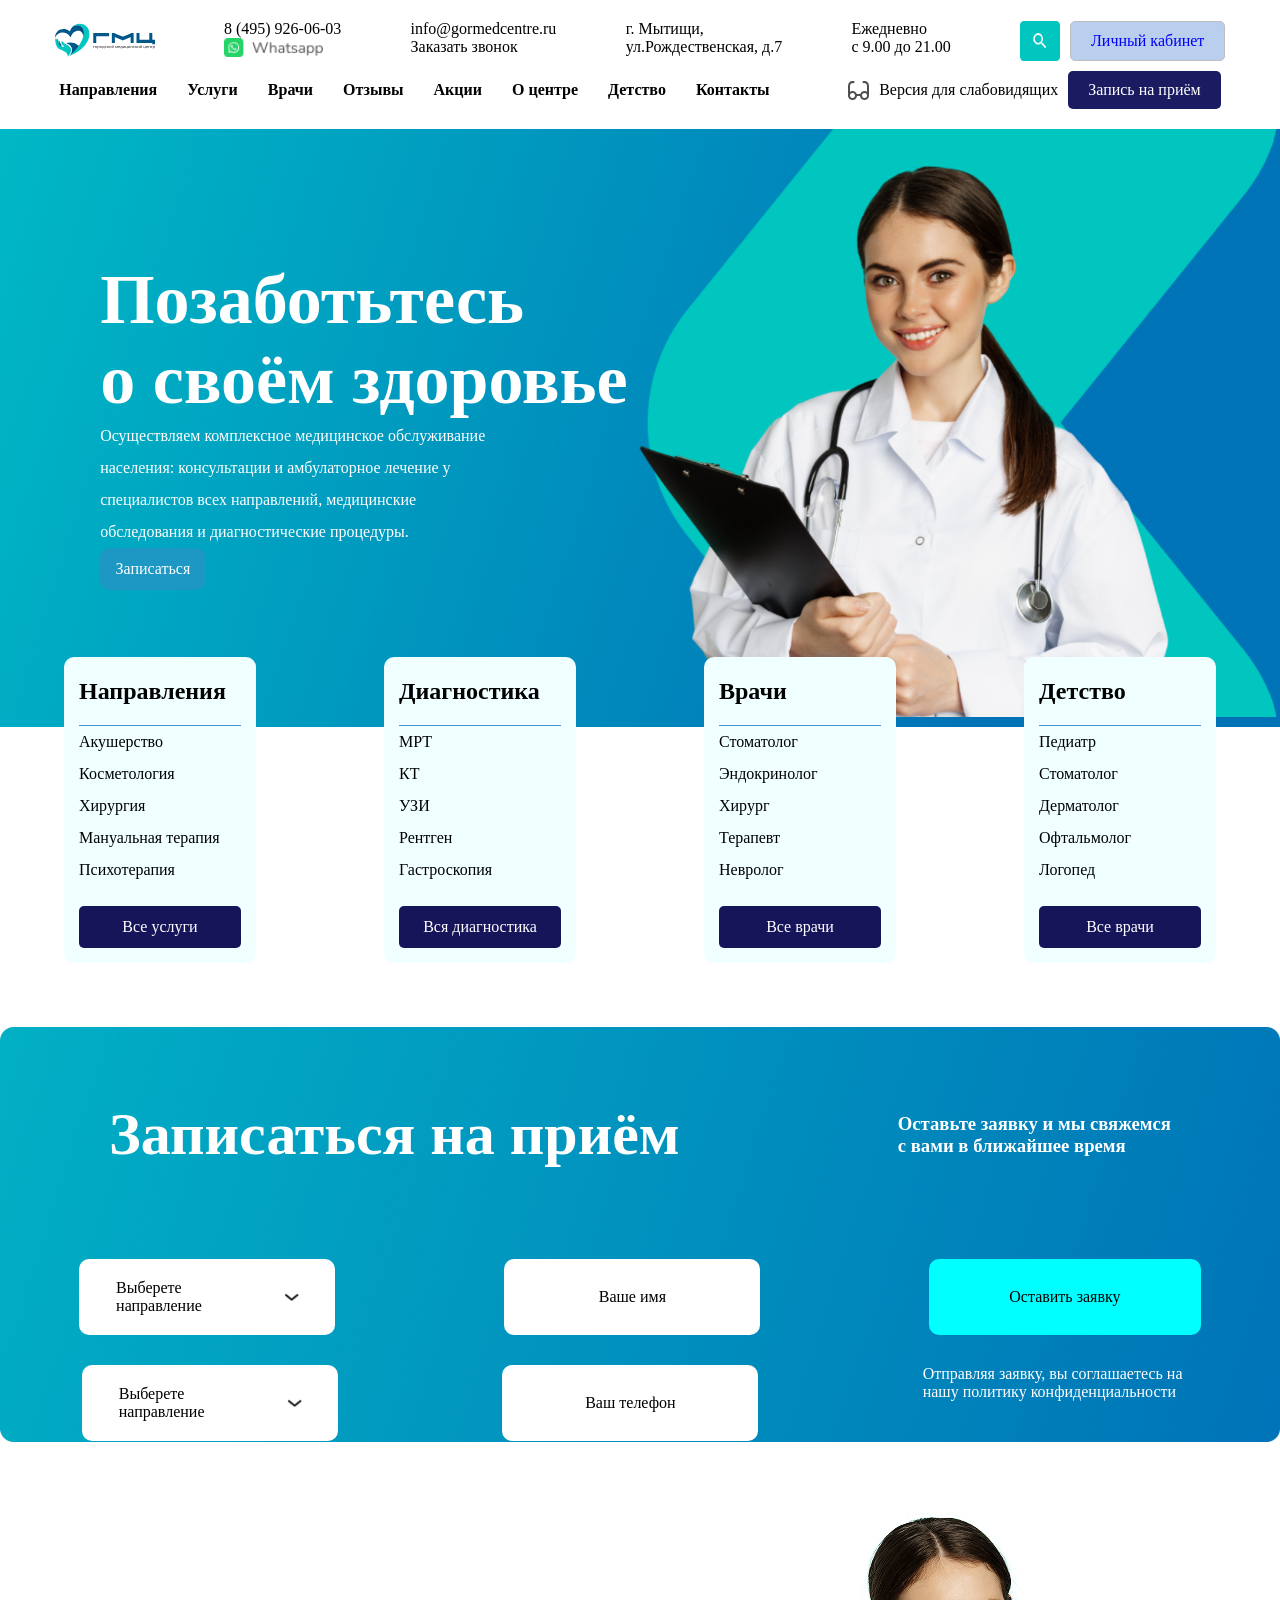
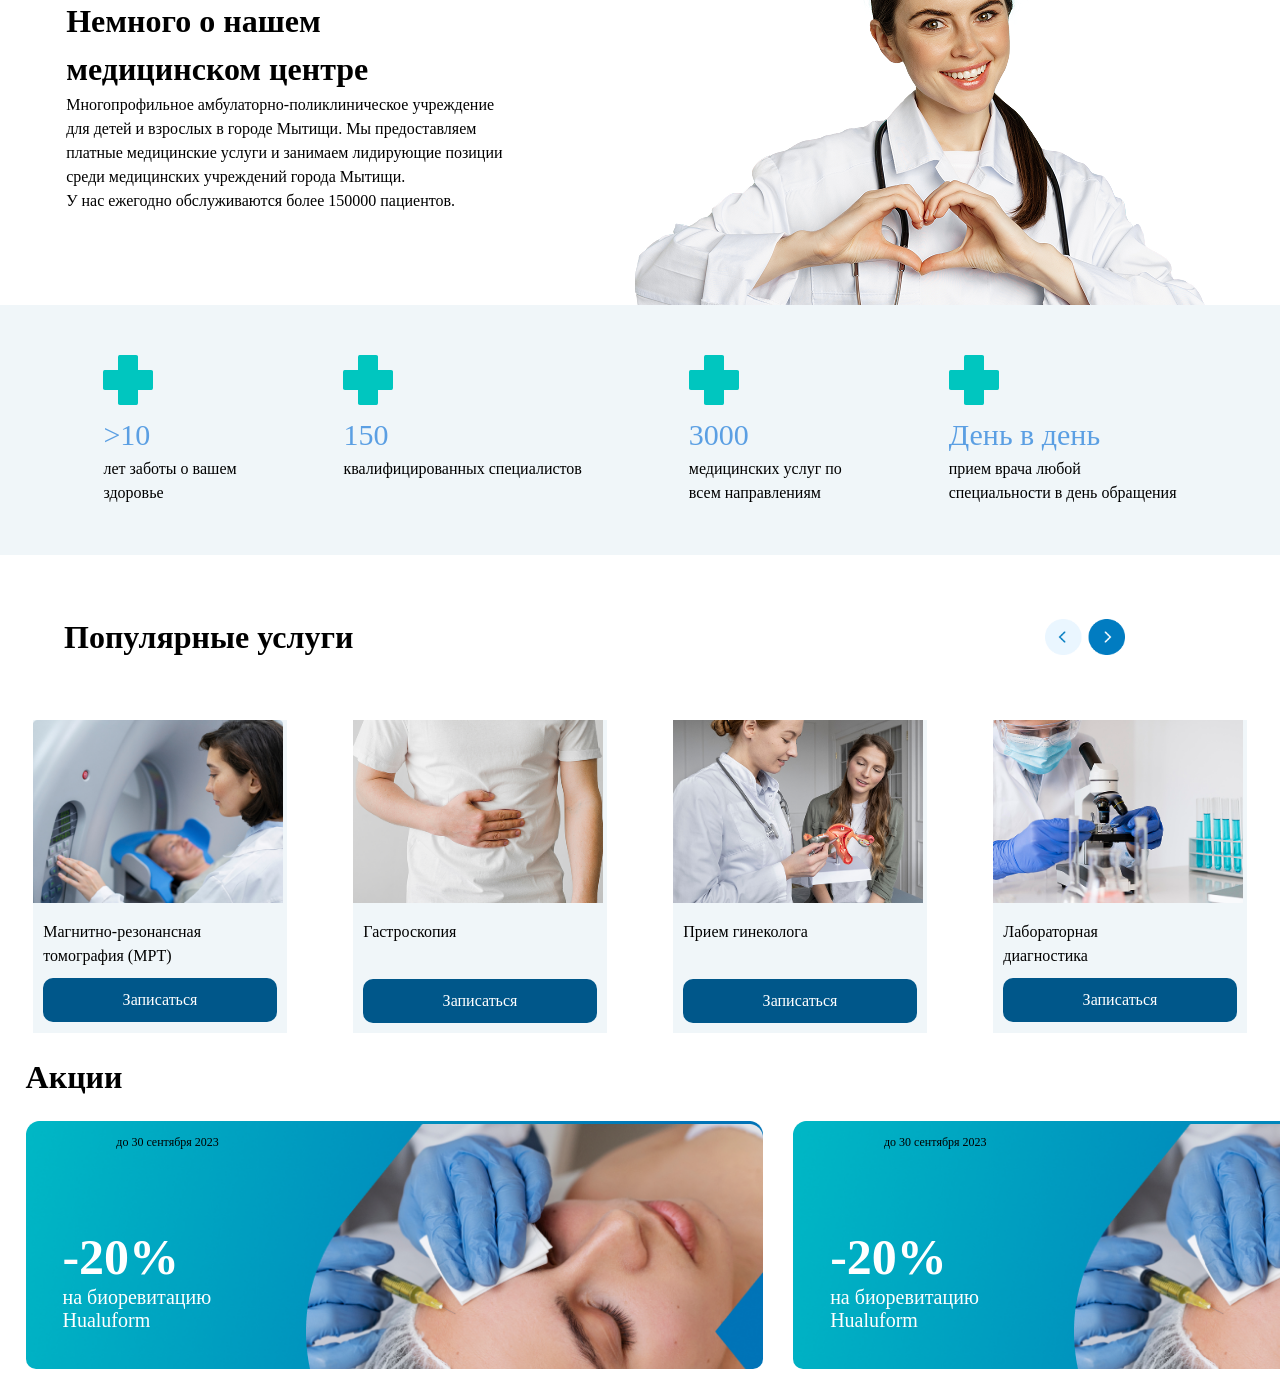
==== index.html @ 79004799 "box7 dob kadm" ====
<!DOCTYPE html>
<html lang="en">

<head>
    <meta charset="UTF-8">
    <meta name="viewport" content="width=device-width, initial-scale=1.0">
    <title>Document</title>
    <link rel="stylesheet" href="./style.css">
</head>

<body>

    <div class="box1">
        <div class="div1">
            <img src="./img/logo.svg" alt="" width="100px">
            <div>
                <p>8 (495) 926-06-03</p><img src="./img/Whatsapp.png" alt="" width="100px">
            </div>
            <div>
                <p>info@gormedcentre.ru</p>
                <p>Заказать звонок</p>
            </div>
            <div>
                <p>г. Мытищи, <br>
                    ул.Рождественская, д.7</p>
            </div>
            <div>
                <p>Ежедневно <br>
                    с 9.00 до 21.00</p>
            </div>
            <div class="d1">
                <img src="./img/search.png" alt="" width="40px" height="40px">
                <p class="p1">Личный кабинет</p>
            </div>
        </div>
        <div class="div2">
            <div class="dv2">
                <h4>Направления</h4>
                <h4>Услуги</h4>
                <h4>Врачи</h4>
                <h4>Отзывы</h4>
                <h4>Акции</h4>
                <h4>O центре</h4>
                <h4>Детство</h4>
                <h4>Контакты</h4>
            </div>
            <div class="dv3">
                <img src="./img/icon.png" alt="">
                <p>Версия для слабовидящих</p>
                <p class="p2">Запись на приём</p>
            </div>
        </div>
    </div>
    <div class="div">
        <img src="./img/bg.png" alt="" width="100%">
    </div>
    <div class="box2">
        <div class="div3">
            <h1>Позаботьтесь <br> о своём здоровье</h1>
            <p>Осуществляем комплексное медицинское обслуживание <br> населения: консультации и амбулаторное лечение у
                <br>
                специалистов всех направлений, медицинские <br> обследования и диагностические процедуры.
            </p>
            <p class="p3">Записаться</p>
        </div>
        <div class="div4">
            <img src="./img/image.png" alt="" width="640px">
        </div>
    </div>

    <div class="box3">
        <div class="b1">
            <h2 class="h2">Направления</h2>
            <p>Акушерство</p>
            <p>Косметология</p>
            <p>Хирургия</p>
            <p>Мануальная терапия</p>
            <p>Психотерапия</p>
            <div>
                <p class="p4">Все услуги</p>
            </div>
        </div>

        <div class="b1">
            <h2 class="h2">Диагностика</h2>
            <p>МРТ</p>
            <p>КТ</p>
            <p>УЗИ</p>
            <p>Рентген</p>
            <p>Гастроскопия</p>
            <div>
                <p class="p4">Вся диагностика</p>
            </div>
        </div>

        <div class="b1">
            <h2 class="h2">Врачи</h2>
            <p>Стоматолог</p>
            <p>Эндокринолог</p>
            <p>Хирург</p>
            <p>Терапевт</p>
            <p>Невролог</p>
            <div>
                <p class="p4">Все врачи</p>
            </div>
        </div>

        <div class="b1">
            <h2 class="h2">Детство</h2>
            <p>Педиатр</p>
            <p>Стоматолог</p>
            <p>Дерматолог</p>
            <p>Офтальмолог</p>
            <p>Логопед</p>
            <div>
                <p class="p4">Все врачи</p>
            </div>
        </div>
    </div>

    <img src="./img/Rectangle 306.png" alt="" width="100%">

    <div class="box4">
        <div class="b2">
            <h1 style="font-size: 60px;">Записаться на приём</h1>
            <h3>Оставьте заявку и мы свяжемся <br> с вами в ближайшее время</h3>
        </div>
        <div class="div5">
            <div class="b3">
                <p>Выберете направление</p>
                <img src="./img/image copy.png" alt="" width="15px">
            </div>

            <div class="b3">
                <p>Ваше имя</p>
            </div>
            <div class="b5">
                <p>Оставить заявку</p>
            </div>

        </div>

        <div class="div6">
            <div class="b3">
                <p>Выберете направление</p>
                <img src="./img/image copy.png" alt="" width="15px">
            </div>
            <div class="b3">
                <p>Ваш телефон</p>
            </div>

            <div class="b6">
                <p style="color: white;">Отправляя заявку, вы соглашаетесь на нашу политику конфиденциальности</p>
            </div>
        </div>
    </div>

    <div class="box5">
        <div class="div7">
            <div class="b7">
                <h1>Немного о нашем <br> медицинском центре</h1>
                <p>Многопрофильное амбулаторно-поликлиническое учреждение <br> для детей и взрослых в городе Мытищи.
                    Мы предоставляем <br> платные медицинские услуги и занимаем лидирующие позиции <br> среди
                    медицинских
                    учреждений города Мытищи. <br> У нас ежегодно обслуживаются более 150000 пациентов.</p>
            </div>
            <img src="./img/image (3).png" alt="">
        </div>

        <div class="div8">
            <div class="b8">
                <img src="./img/cross.png" alt="">
                <p style="font-size: 30px; color: rgb(91, 159, 227);">>10</p>
                <p>лет заботы о вашем <br> здоровье</p>
            </div>

            <div class="b8">
                <img src="./img/cross.png" alt="">
                <p style="font-size: 30px; color: rgb(91, 159, 227);">150</p>
                <p>квалифицированных специалистов</p>
            </div>

            <div class="b8">
                <img src="./img/cross.png" alt="">
                <p style="font-size: 30px; color: rgb(91, 159, 227);">3000</p>
                <p>медицинских услуг по <br> всем направлениям</p>
            </div>

            <div class="b8">
                <img src="./img/cross.png" alt="">
                <p style="font-size: 30px; color: rgb(91, 159, 227);">День в день</p>
                <p>прием врача любой <br> специальности в день обращения</p>
            </div>
        </div>
    </div>

    <div class="box6">
        <div class="di1">
            <h1>Популярные услуги</h1>
            <img src="./img/Slider Buttons.png" alt="" width="80px">
        </div>

        <div class="di">

            <div class="di2">
                <img src="./img/image (4).png" alt="" width="250px">
                <p>Магнитно-резонансная <br> томография (МРТ)</p>
                <p class="p5">Записаться</p>
            </div>

            <div class="di2">
                <img src="./img/close-up-patient-with-stomachache 1.png" alt="" width="250px">
                <p>Гастроскопия</p>
                <p class="p5 p">Записаться</p>
            </div>

            <div class="di2">
                <img src="./img/medium-shot-doctor-explaining-anatomic-model 1.png" alt="" width="250px">
                <p>Прием гинеколога</p>
                <p class="p5 p">Записаться</p>
            </div>

            <div class="di2">
                <img src="./img/woman-working-laborator 1.png" alt="" width="250px">
                <p>Лабораторная <br> диагностика</p>
                <p class="p5">Записаться</p>
            </div>
        </div>
    </div>

    <div class="box7">
        <h1 class="n0">Акции</h1>
        <div class="n8">
            <div class="n1">
                <img class="n2" src="./img/bg (1).png" alt="">
                <img class="n3" src="./img/image (6).png" alt="">
                <div class="n4">
                    <p class="n5">до 30 сентября 2023</p>
                    <h1 class="n6">-20%</h1>
                    <p class="n7">на биоревитацию<br>Hualuform</p>
                </div>
            </div>

            <div class="n1">
                <img class="n2" src="./img/bg (1).png" alt="">
                <img class="n3" src="./img/image (6).png" alt="">
                <div class="n4">
                    <p class="n5">до 30 сентября 2023</p>
                    <h1 class="n6">-20%</h1>
                    <p class="n7">на биоревитацию<br>Hualuform</p>
                </div>
            </div>
        </div>
    </div>
</body>

</html>
---- style.css ----
* {
    margin: 0;
}

.box1 {
    padding: 20px;
}

.div1 {
    display: flex;
    justify-content: space-around;
}

.d1 {
    display: flex;
    justify-content: space-around;
    align-items: center;
    gap: 10px;
}

.p1 {
    padding: 10px 20px;
    border: 1px solid rgb(190, 190, 190);
    background-color: rgb(186, 206, 237);
    border-radius: 5px;
    color: blue;
}

.div2 {
    display: flex;
    justify-content: space-around;
    margin-top: 10px;
}

.dv2 {
    display: flex;
    align-items: center;
    gap: 30px;
}

.dv3 {
    display: flex;
    align-items: center;
    gap: 10px;
}

.p2 {
    padding: 10px 20px;
    background-color: rgb(27, 27, 97);
    color: white;
    border-radius: 5px;
}

.im {
    margin-left: 50%;
    margin-top: -50%;
}

.box2 {
    display: flex;
    justify-content: space-around;
    align-items: center;
    margin-top: -47%;
    margin-left: 7.5%;
}

.div3 h1 {
    font-size: 70px;
    color: white;
}

.div3 p {
    color: white;
    line-height: 2;
}

.p3 {
    padding: 5px 15px;
    background-color: rgb(29, 151, 196);
    color: white;
    text-align: center;
    width: 20%;
    border-radius: 10px;
}

.b1 {
    background-color: azure;
    line-height: 2;
    width: 15%;
    border-radius: 10px;
    padding: 10px 15px 15px;
}

.h2 {
    border-bottom: 1px solid rgb(72, 140, 212);
    padding-bottom: 10px;
}

.p4 {
    background-color: rgb(23, 21, 90);
    color: white;
    text-align: center;
    border-radius: 5px;
    padding: 5px 15px;
    margin-top: 20px;
}

.box3 {
    display: flex;
    justify-content: space-around;
    margin-top: -5%;
    margin-bottom: 5%;
}

.b2 {
    display: flex;
    justify-content: space-around;
    align-items: center;
    margin-bottom: 7%;
    color: white;
}

.b3 {
    padding: 20px 40px;
    background-color: white;
    width: 20%;
    display: flex;
    justify-content: center;
    gap: 82px;
    align-items: center;
    border-radius: 10px;
}

.div5 {
    display: flex;
    justify-content: space-around;
    gap: 10px;
}

.b5 {
    padding: 15px 80px;
    display: flex;
    justify-content: center;
    align-items: center;
    border-radius: 10px;
    text-align: center;
    background-color: aqua;
}

.div6 {
    display: flex;
    justify-content: space-around;
    margin-top: 30px;
}

.b6 {
    width: 21.5%;
}

.box4 {
    margin-top: -27%;
}

.box5 {
    margin-top: 5%;
}

.div7 {
    display: flex;
    justify-content: space-around;
    align-items: center;
    line-height: 1.5;
}

.div8 {
    background-color: rgb(240, 246, 249);
    display: flex;
    justify-content: space-around;
    padding: 50px;
    line-height: 1.5;
}

.di1 {
    display: flex;
    align-items: center;
    gap: 60%;
    padding: 5%;
}

.di2 {
    line-height: 1.5;
    background-color: rgb(240, 246, 249);
    width: 19.8%;
}

.di2 p {
    padding: 10px;
}

.p5 {
    background-color: rgb(0, 87, 138);
    color: white;
    text-align: center;
    margin: 0px 10px;
    border-radius: 10px;
}

.di2 {
    padding-bottom: 10px;
}

.di {
    display: flex;
    justify-content: space-around;

}

.p {
    margin-top: 25px;
}

.bn {
    display: flex;
    margin-top: -25.7%;
    gap: 1.5%;
}

.p6 {
    margin: 20px 10px 0px;
    padding: 10px 20px;
    background-color: aquamarine;
    border-radius: 10px;
}

.h {
    margin-top: 80%;
    margin-left: 10%;
    font-size: 50px;
}

.hh {
    margin-left: 10%;
}
.img {
    margin-left: 50%;
    margin-top: -60%;
}
.box7 {
}

* {
    margin: 0;
    box-sizing: border-box;
}

body {
    overflow-x: hidden;
}

.box7 {
    width: 100%;
    padding: 2% 0 2% 2%;
    overflow-x: hidden;
}

.n0 {
    margin-bottom: 2%;
}

.n8 {
    display: flex;
    gap: 2%;
    width: 120%;
}

.n1 {
    flex: 1;
    min-width: 0;
    overflow: hidden;
    border-radius: 10px;
}

.n2 {
    width: 100%;
    display: block;
}

.n3 {
    width: 62%;
    display: block;
    margin-left: 38%;
    margin-top: -56%;
}

.n4 {
    margin-left: 5%;
    margin-top: -56%;
    padding-bottom: 5%;
}

.n5 {
    width: 30%;
    padding: 8px 15px;
    background-color: rgb(125, 239, 239);
    font-size: 12px;
    text-align: center;
    border-radius: 8px;
}

.n6 {
    margin-top: 10%;
    font-size: 50px;
    color: white;
}

.n7 {
    color: white;
    font-size: 20px;
}
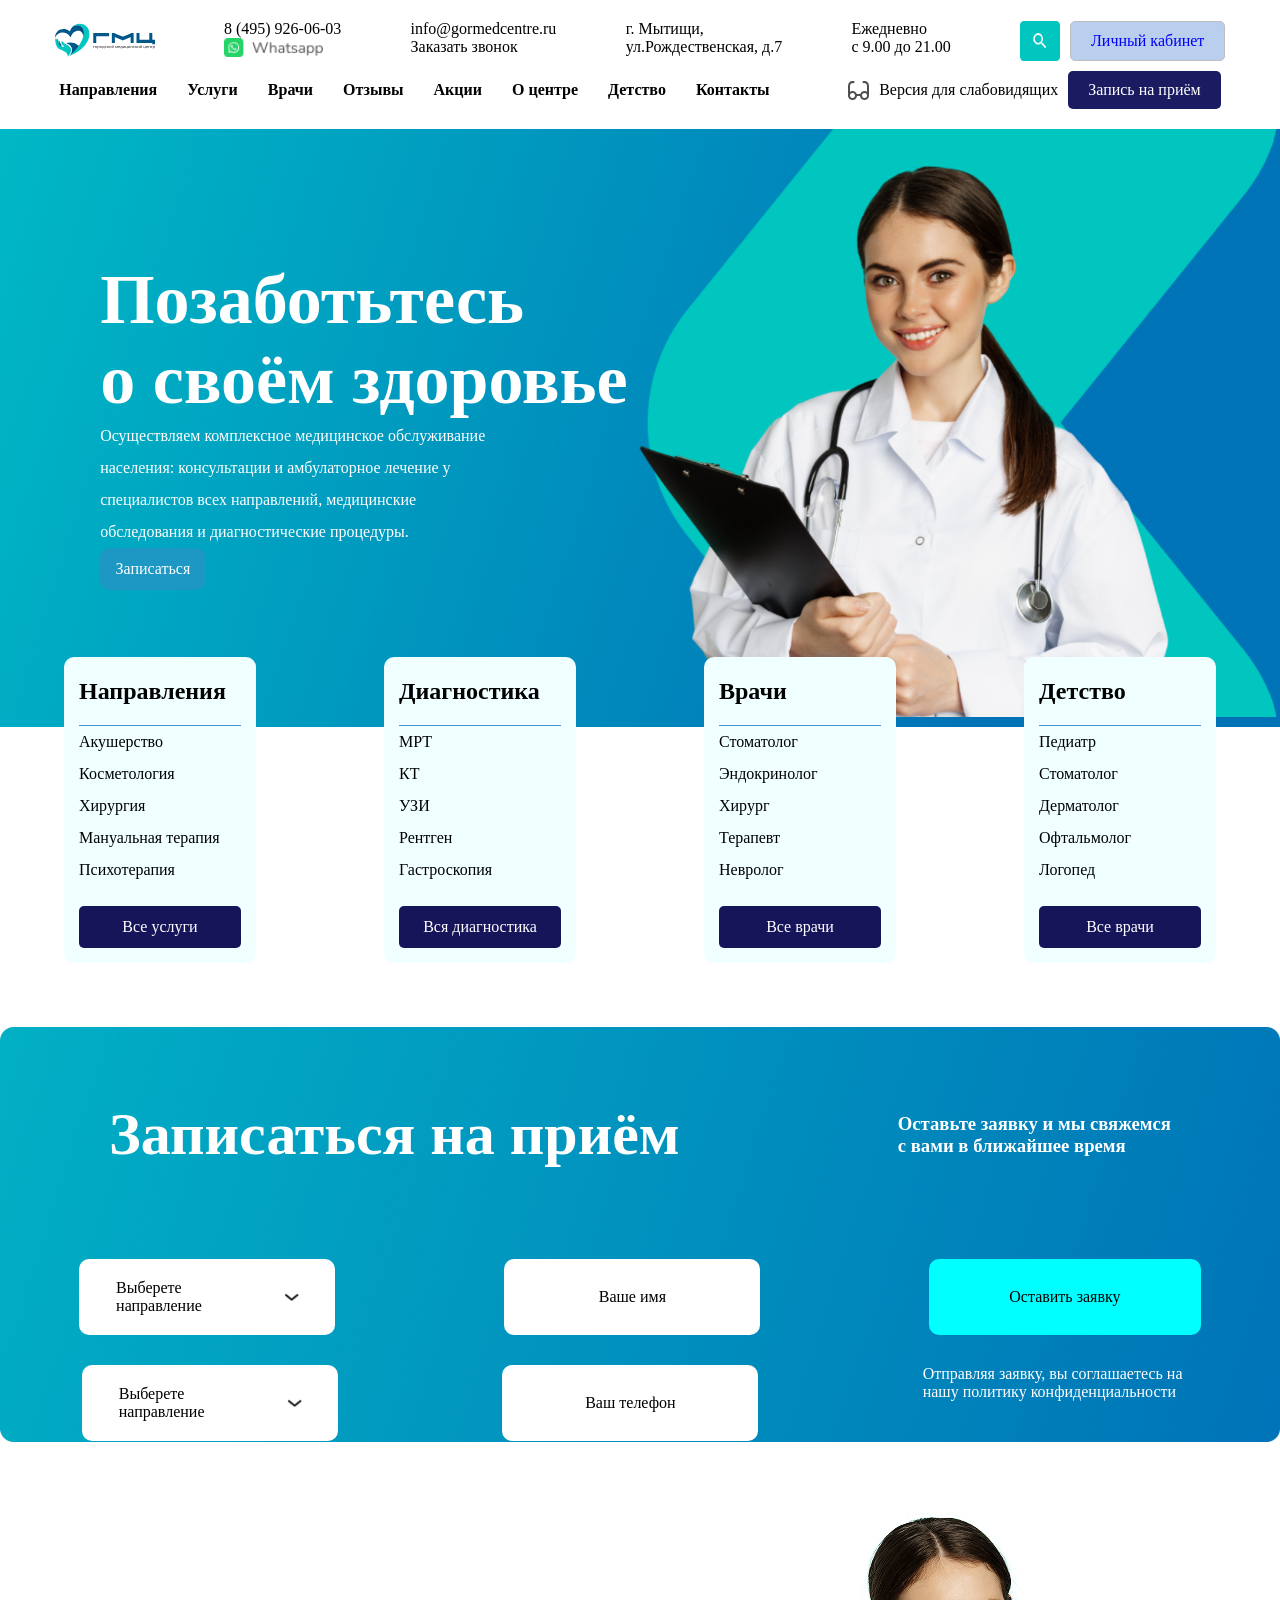
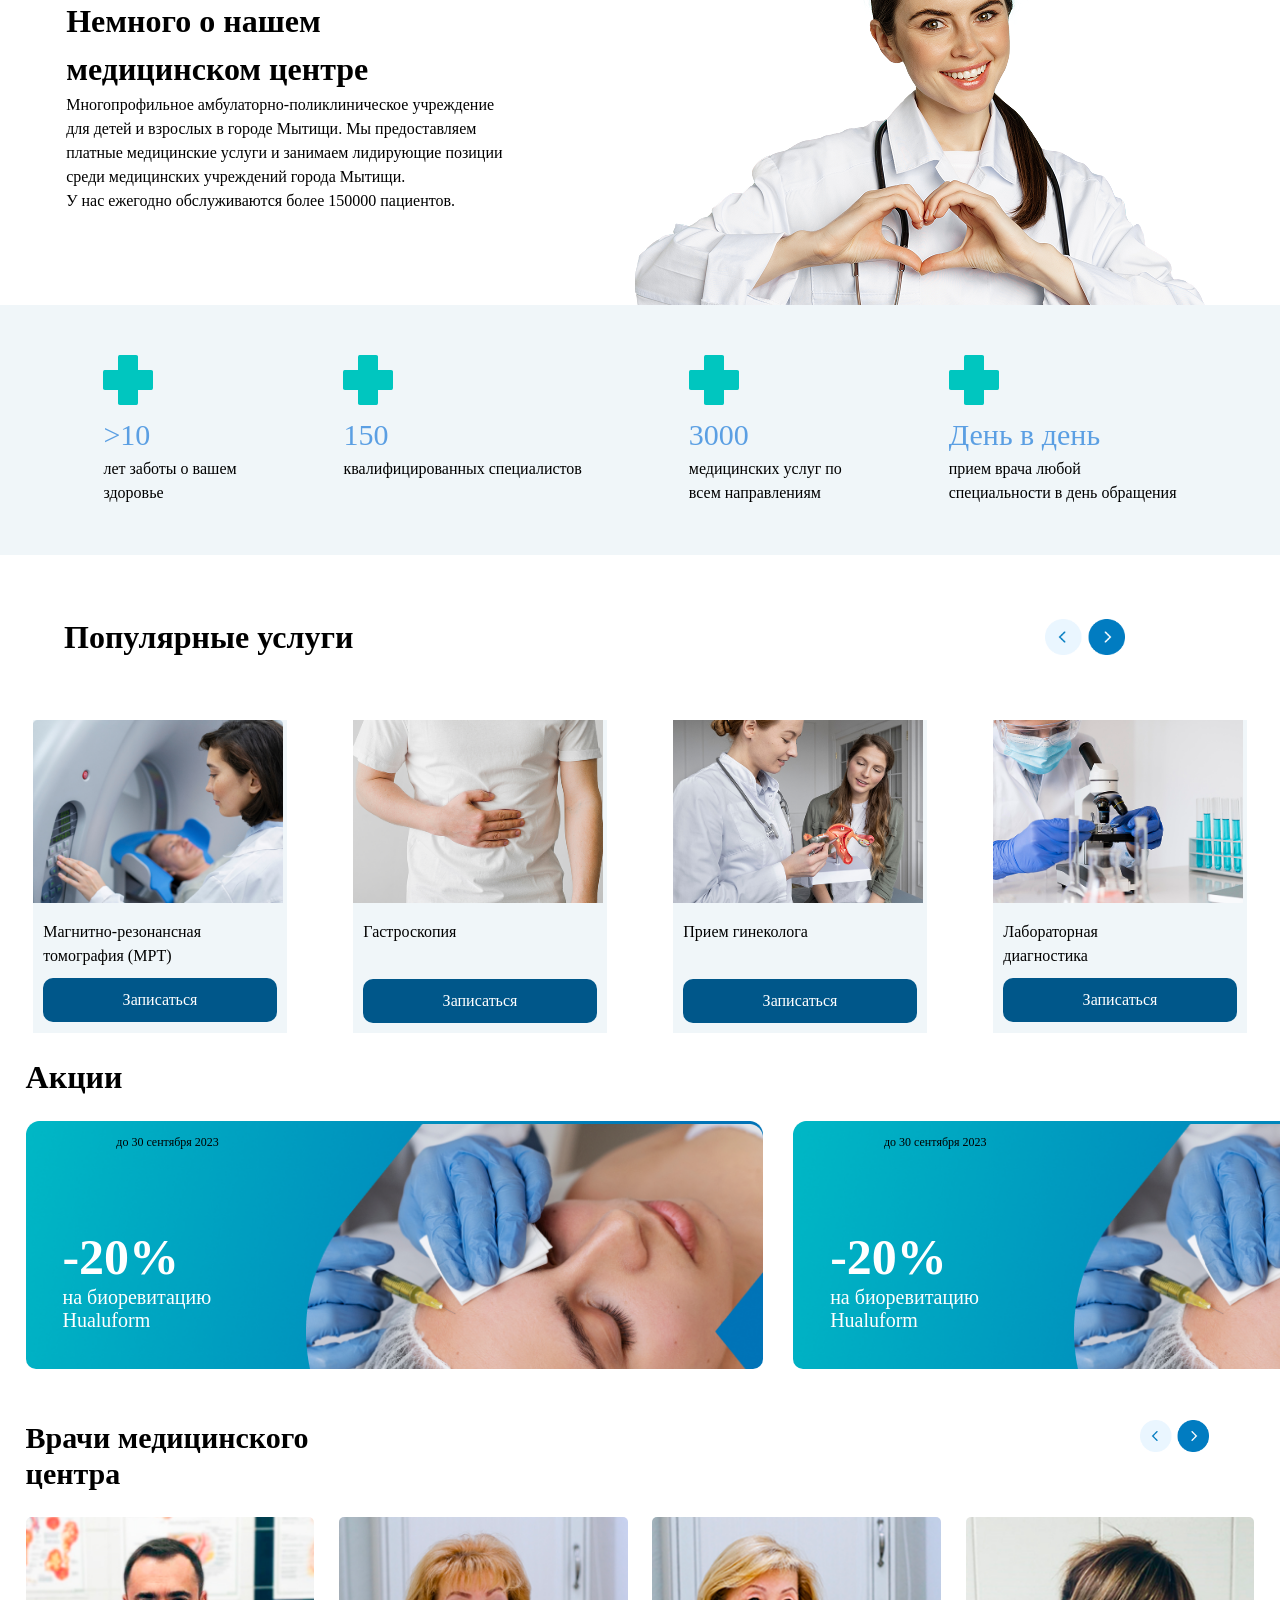
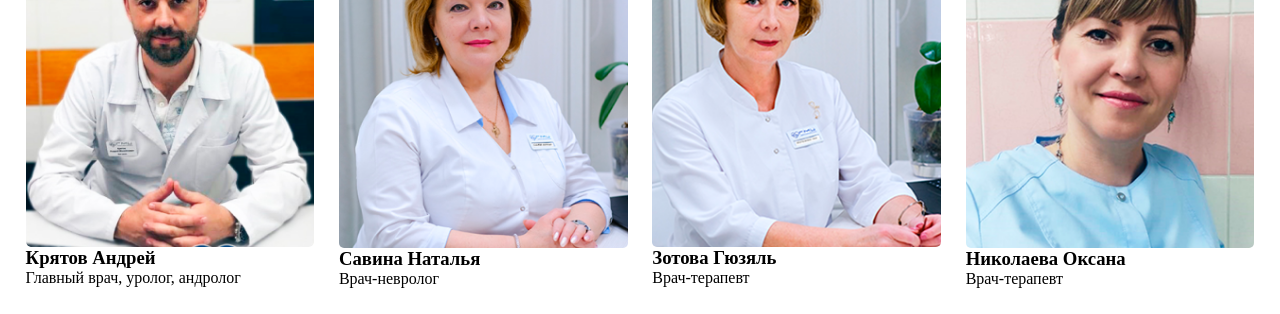
==== commit bbab3441: "box8 dob kadm" ====
--- a/index.html
+++ b/index.html
@@ -252,6 +252,41 @@
             </div>
         </div>
     </div>
+
+    <div class="box8">
+        <div class="v1">
+            <h1 class="v2">Врачи медицинского<br>центра</h1>
+            <div class="v3">
+                <img src="./img/Slider Buttons.png" alt="" width="60%">
+            </div>
+        </div>
+
+        <div class="v6">
+            <div class="v7">
+                <img src="./img/photo.png" alt="">
+                <h3>Крятов Андрей</h3>
+                <p>Главный врач, уролог, андролог</p>
+            </div>
+
+            <div class="v7">
+                <img src="./img/image 47.png" alt="">
+                <h3>Савина Наталья</h3>
+                <p>Врач-невролог</p>
+            </div>
+
+            <div class="v7">
+                <img src="./img/image 46.png" alt="">
+                <h3>Зотова Гюзяль</h3>
+                <p>Врач-терапевт</p>
+            </div>
+
+            <div class="v7">
+                <img src="./img/image 8.png" alt="">
+                <h3>Николаева Оксана</h3>
+                <p>Врач-терапевт</p>
+            </div>
+        </div>
+    </div>
 </body>
 
 </html>
--- a/style.css
+++ b/style.css
@@ -316,4 +316,50 @@
 .n7 {
     color: white;
     font-size: 20px;
-}+}
+
+.box8 {
+    padding: 2%;
+}
+
+.v1 {
+    display: flex;
+    justify-content: space-between;
+    align-items: flex-start;
+    margin-bottom: 2%;
+}
+
+.v2 {
+    font-size: 30px;
+    line-height: 1.2;
+}
+
+.v3 {
+    display: flex;
+    gap: 10px;
+}
+
+
+
+.v5 {
+    width: 40px;
+    height: 40px;
+    cursor: pointer;
+}
+
+.v6 {
+    display: flex;
+    gap: 2%;
+}
+
+.v7 {
+    flex: 1;
+}
+
+.v7 img {
+    width: 100%;
+    display: block;
+    border-radius: 5px;
+}
+
+
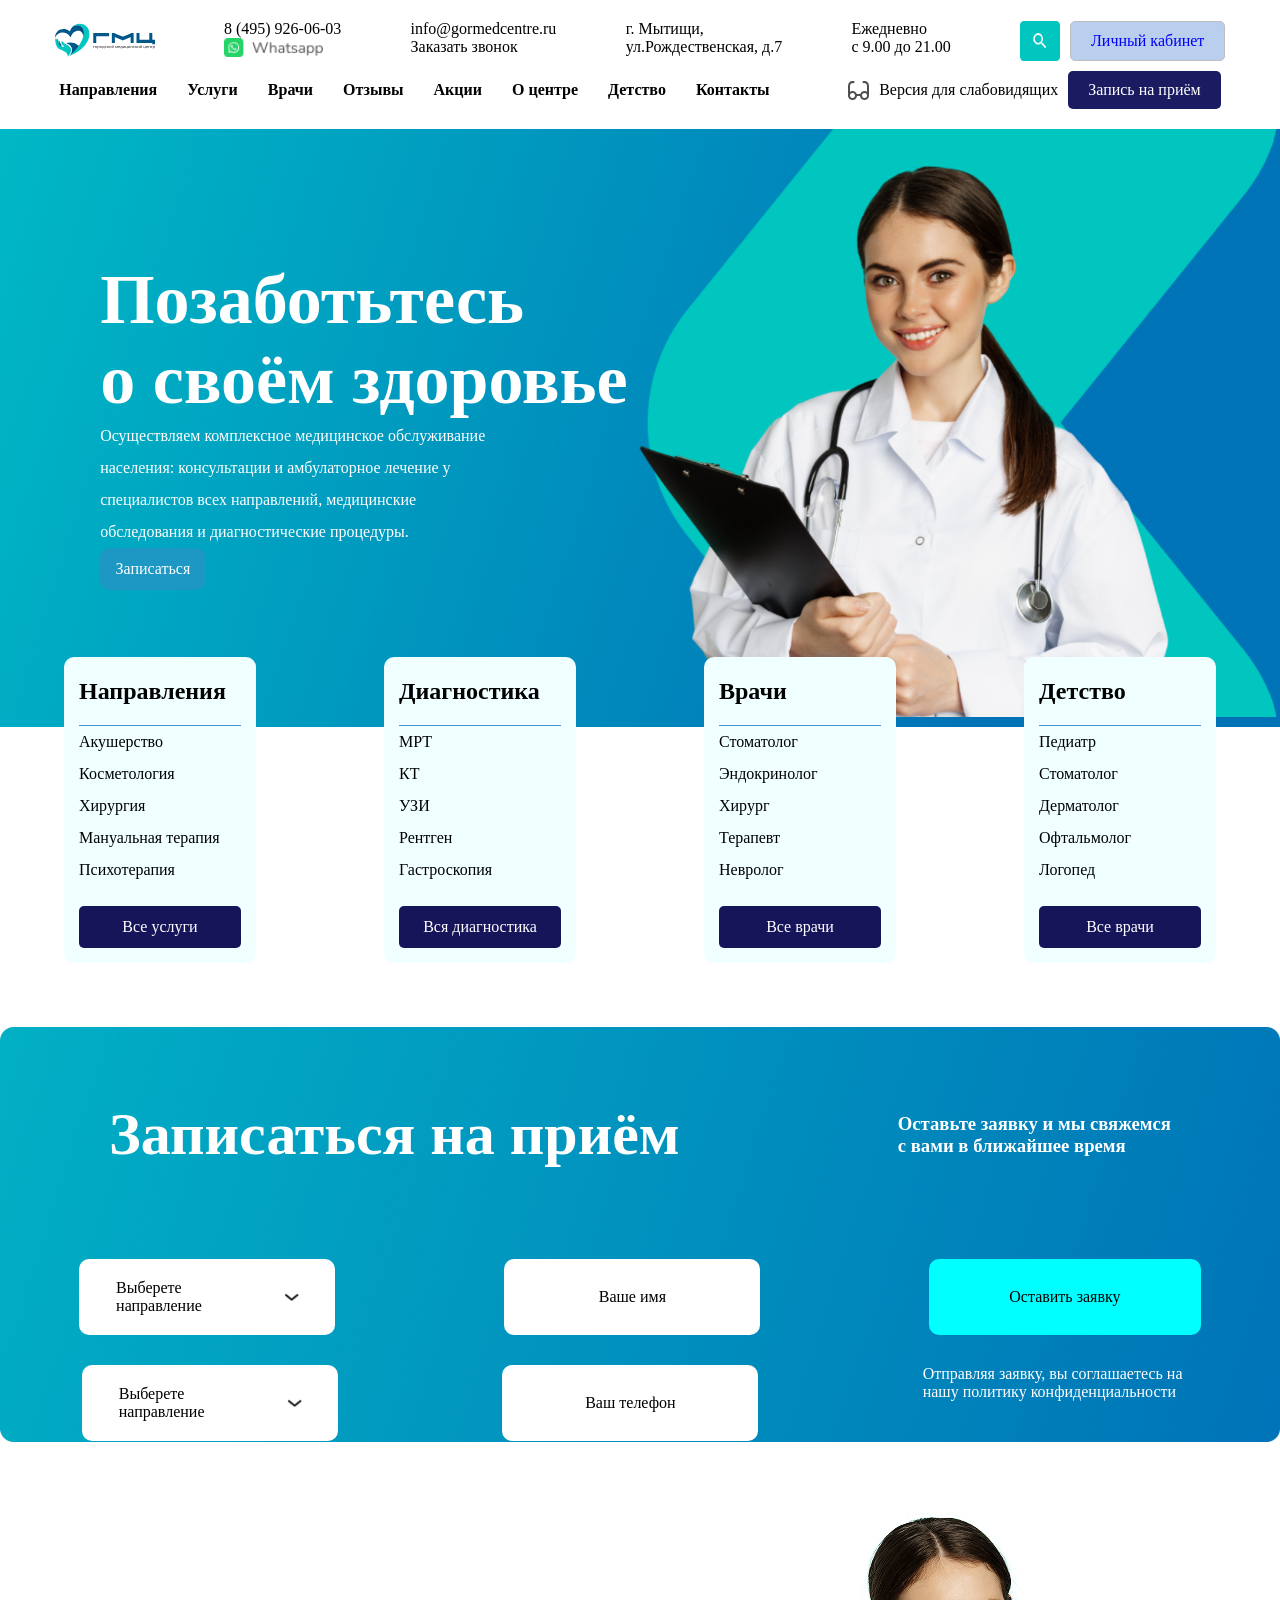
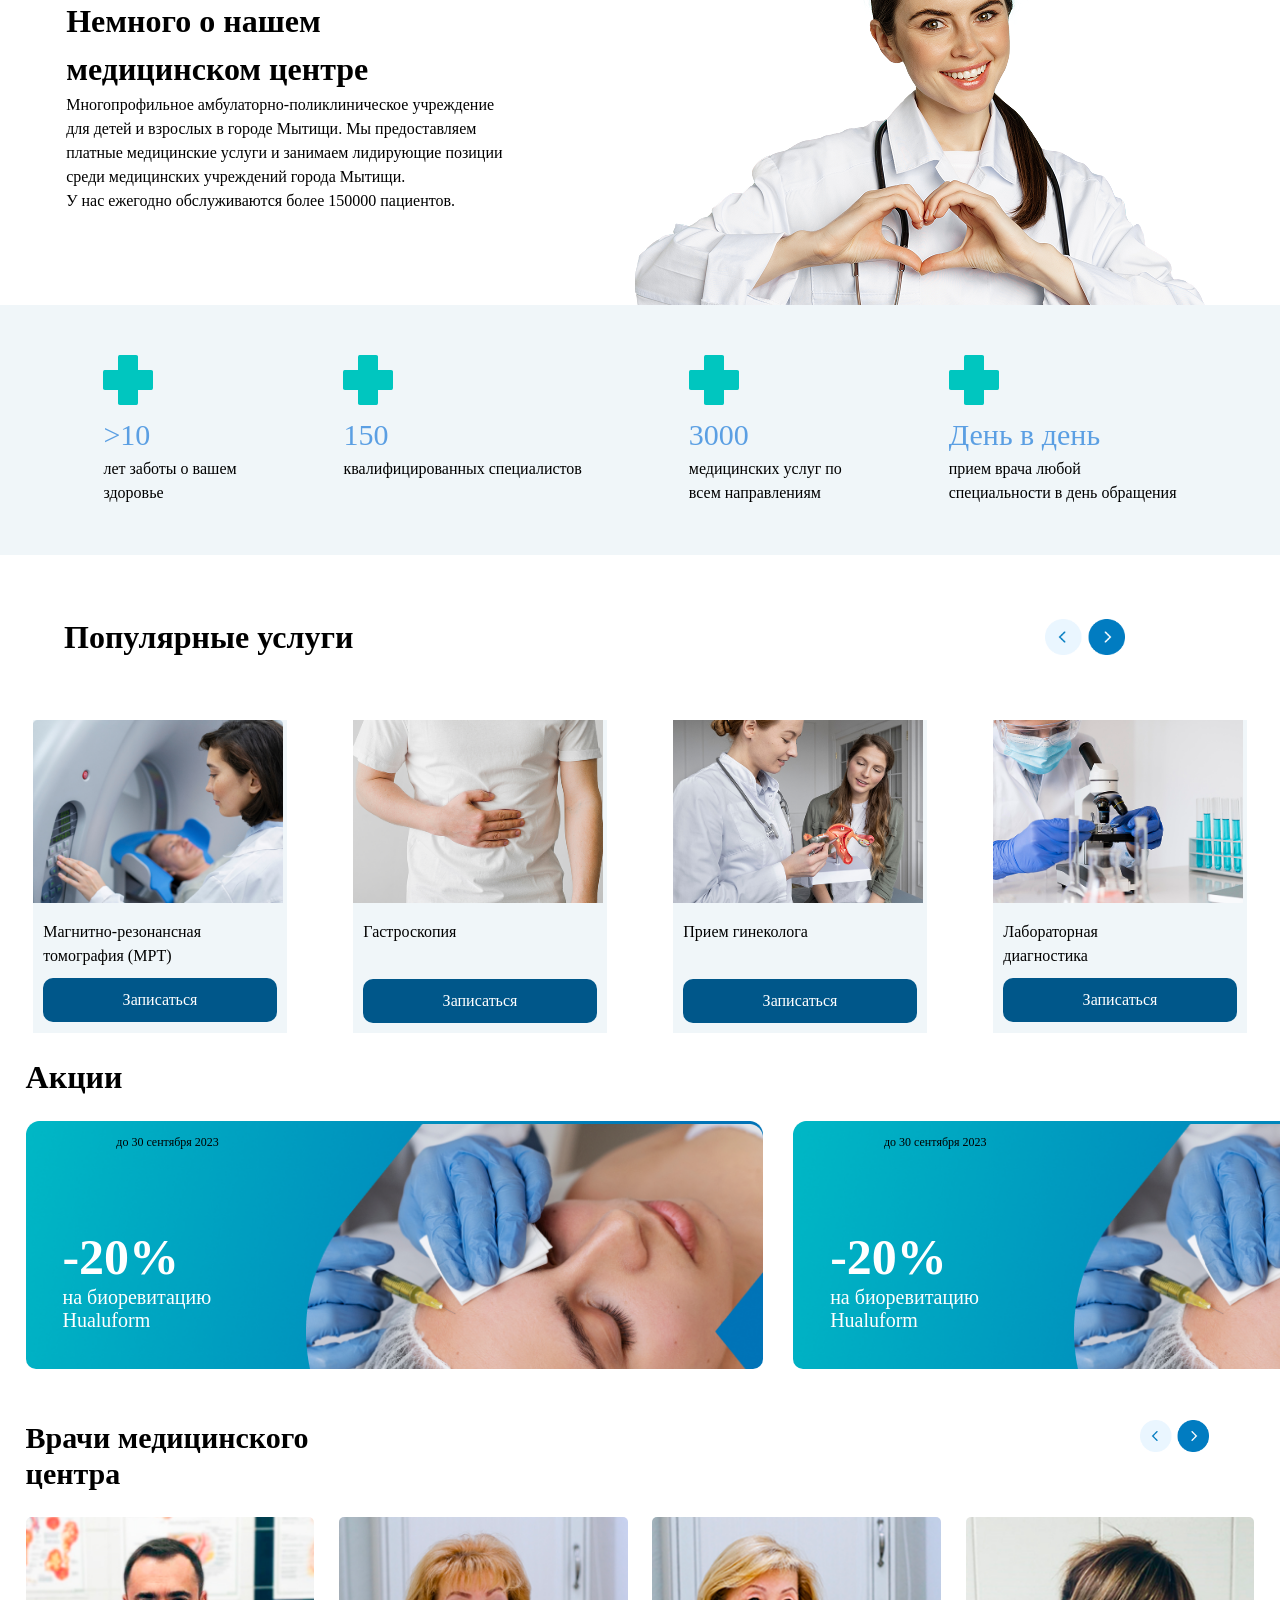
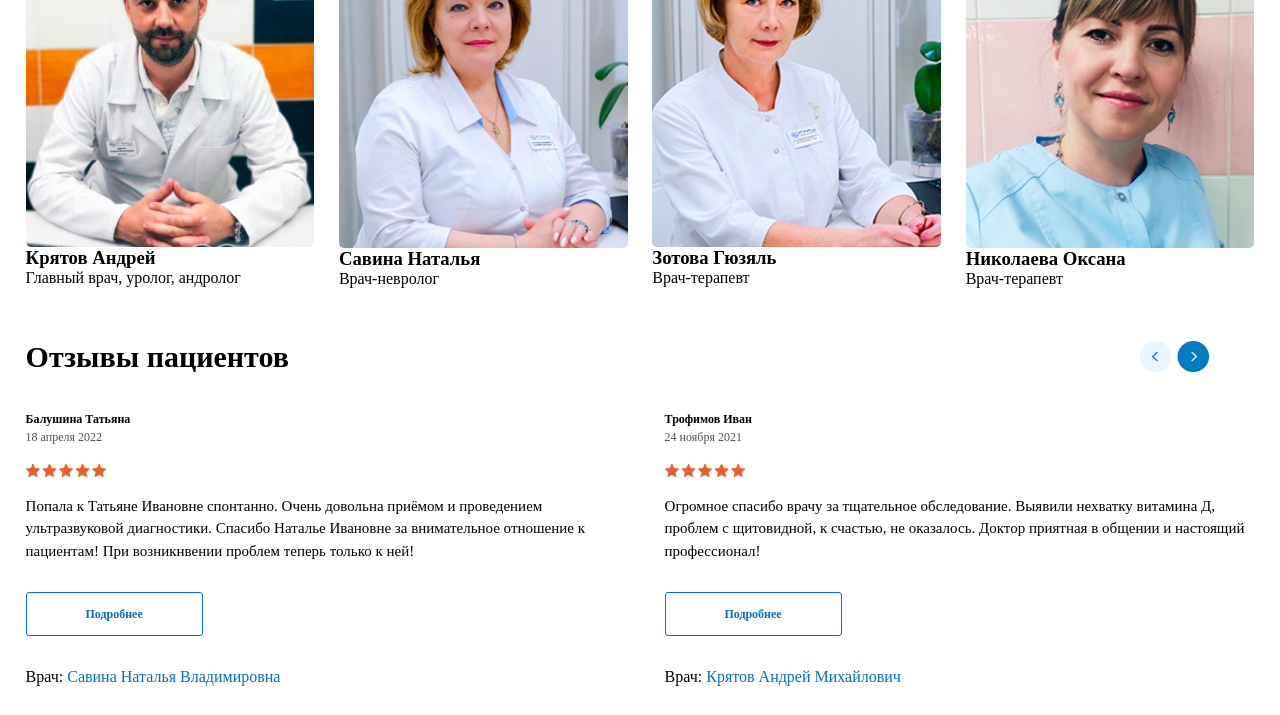
==== commit aff814d8: "box9 dob kadm" ====
--- a/index.html
+++ b/index.html
@@ -287,6 +287,38 @@
             </div>
         </div>
     </div>
+
+    <div class="box9">
+        <div class="r1">
+            <h1 class="r2">Отзывы пациентов</h1>
+            <div class="r3">
+                <img class="r4" src="./img/Slider Buttons.png" alt="" width="60%">
+            </div>
+        </div>
+
+        <div class="r5">
+            <div class="r6">
+                <h4>Балушина Татьяна</h4>
+                <p>18 апреля 2022</p>
+                <img class="r7" src="./img/Stars.png" alt="">
+                <p>Попала к Татьяне Ивановне спонтанно. Очень довольна приёмом и проведением ультразвуковой диагностики.
+                    Спасибо Наталье Ивановне за внимательное отношение к пациентам! При возникнвении проблем теперь
+                    только к ней!</p>
+                <div class="r8">Подробнее</div>
+                <p>Врач: <span>Савина Наталья Владимировна</span></p>
+            </div>
+
+            <div class="r6">
+                <h4>Трофимов Иван</h4>
+                <p>24 ноября 2021</p>
+                <img class="r7" src="./img/Stars.png" alt="">
+                <p>Огромное спасибо врачу за тщательное обследование. Выявили нехватку витамина Д, проблем с щитовидной,
+                    к счастью, не оказалось. Доктор приятная в общении и настоящий профессионал!</p>
+                <div class="r8">Подробнее</div>
+                <p>Врач: <span>Крятов Андрей Михайлович</span></p>
+            </div>
+        </div>
+    </div>
 </body>
 
 </html>
--- a/style.css
+++ b/style.css
@@ -241,12 +241,13 @@
 .hh {
     margin-left: 10%;
 }
+
 .img {
     margin-left: 50%;
     margin-top: -60%;
 }
-.box7 {
-}
+
+.box7 {}
 
 * {
     margin: 0;
@@ -362,4 +363,69 @@
     border-radius: 5px;
 }
 
-
+.box9 {
+    padding: 2%;
+}
+
+.r1 {
+    display: flex;
+    justify-content: space-between;
+    align-items: center;
+    margin-bottom: 3%;
+}
+
+.r2 {
+    font-size: 30px;
+}
+
+.r3 {
+    display: flex;
+    gap: 10px;
+}
+
+.r5 {
+    display: flex;
+    gap: 4%;
+}
+
+.r6 {
+    flex: 1;
+    min-width: 0;
+    line-height: 1.5;
+}
+
+.r6 h4 {
+    font-size: 12px;
+}
+
+.r6 p:nth-of-type(1) {
+    font-size: 12px;
+    color: rgb(80, 80, 80);
+}
+
+.r7 {
+    display: block;
+    width: 80px;
+    margin: 3% 0;
+}
+
+.r6 p:nth-of-type(2) {
+    font-size: 15px;
+}
+
+.r8 {
+    width: 30%;
+    margin: 5% 0;
+    padding: 12px 0;
+    border: 1px solid rgb(0, 115, 190);
+    border-radius: 3px;
+    color: rgb(0, 115, 190);
+    font-size: 12px;
+    font-weight: bold;
+    text-align: center;
+    cursor: pointer;
+}
+
+.r6 span {
+    color: rgb(0, 115, 190);
+}
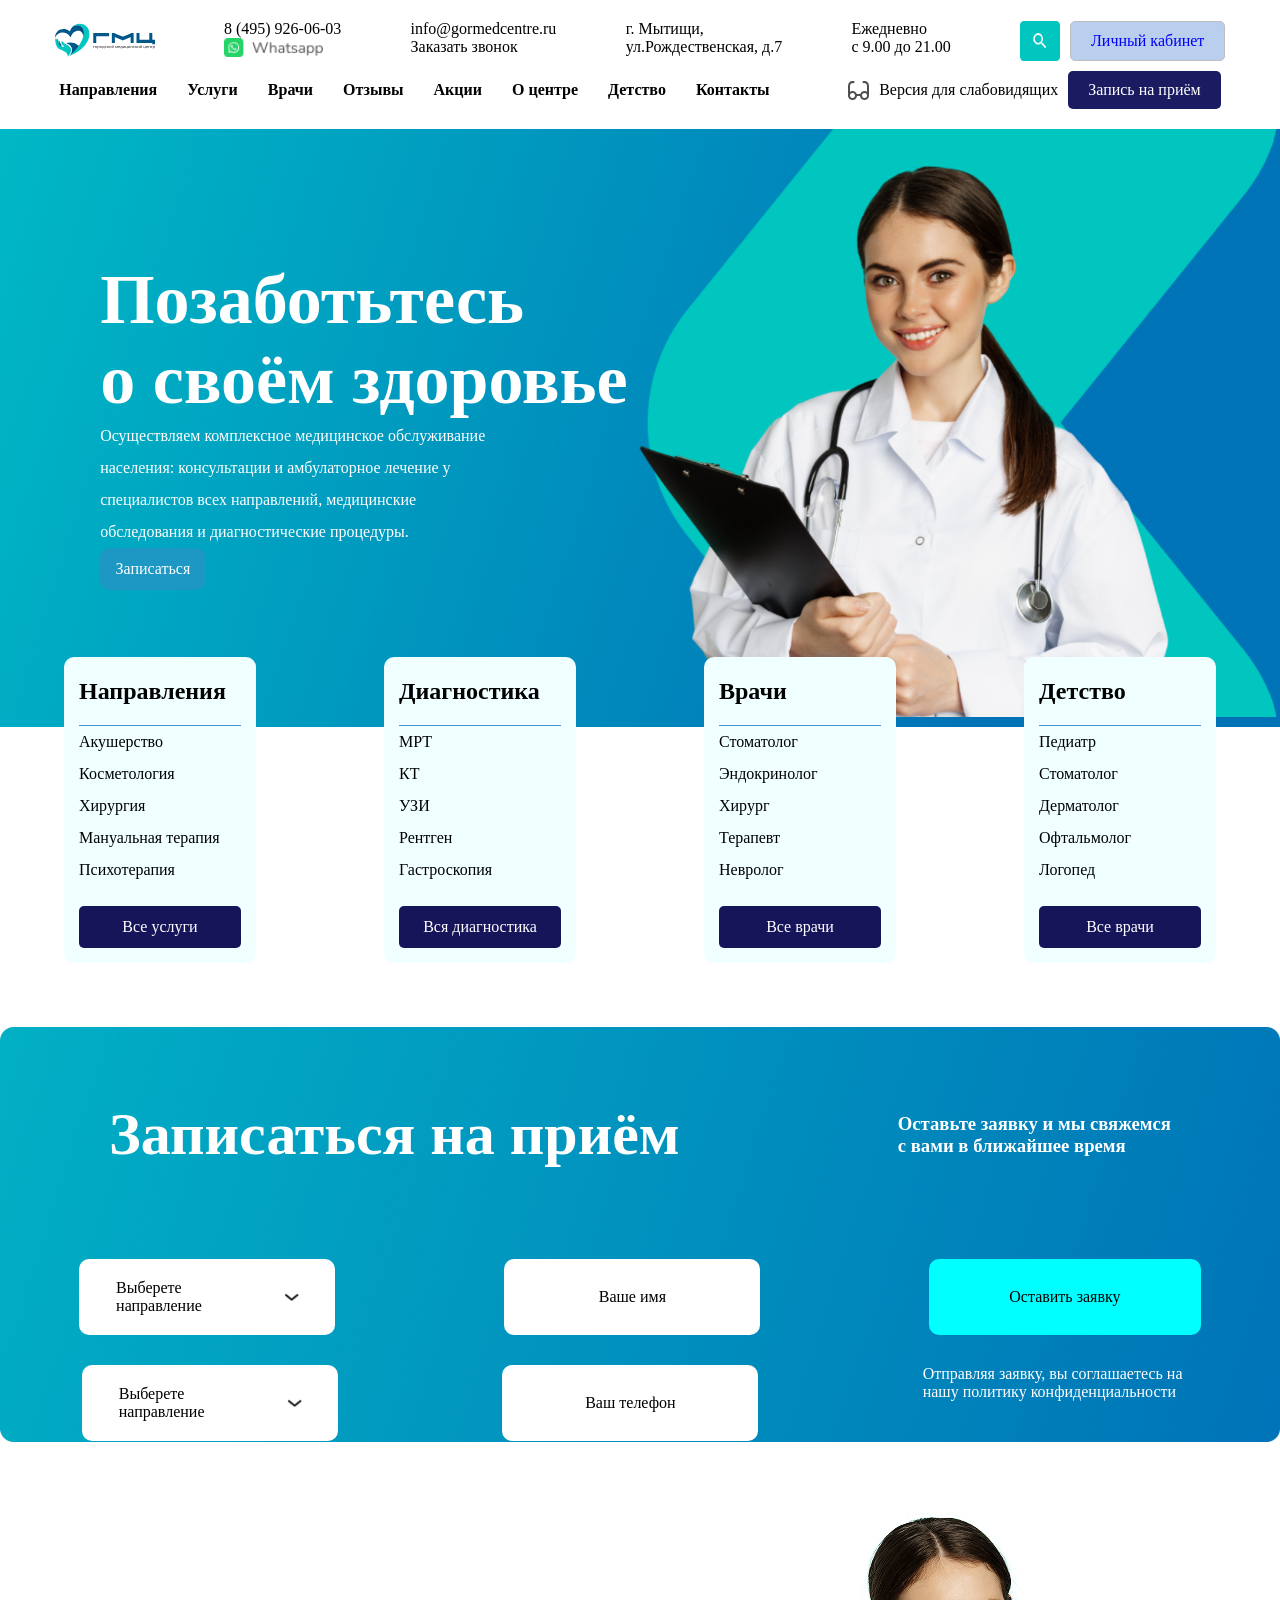
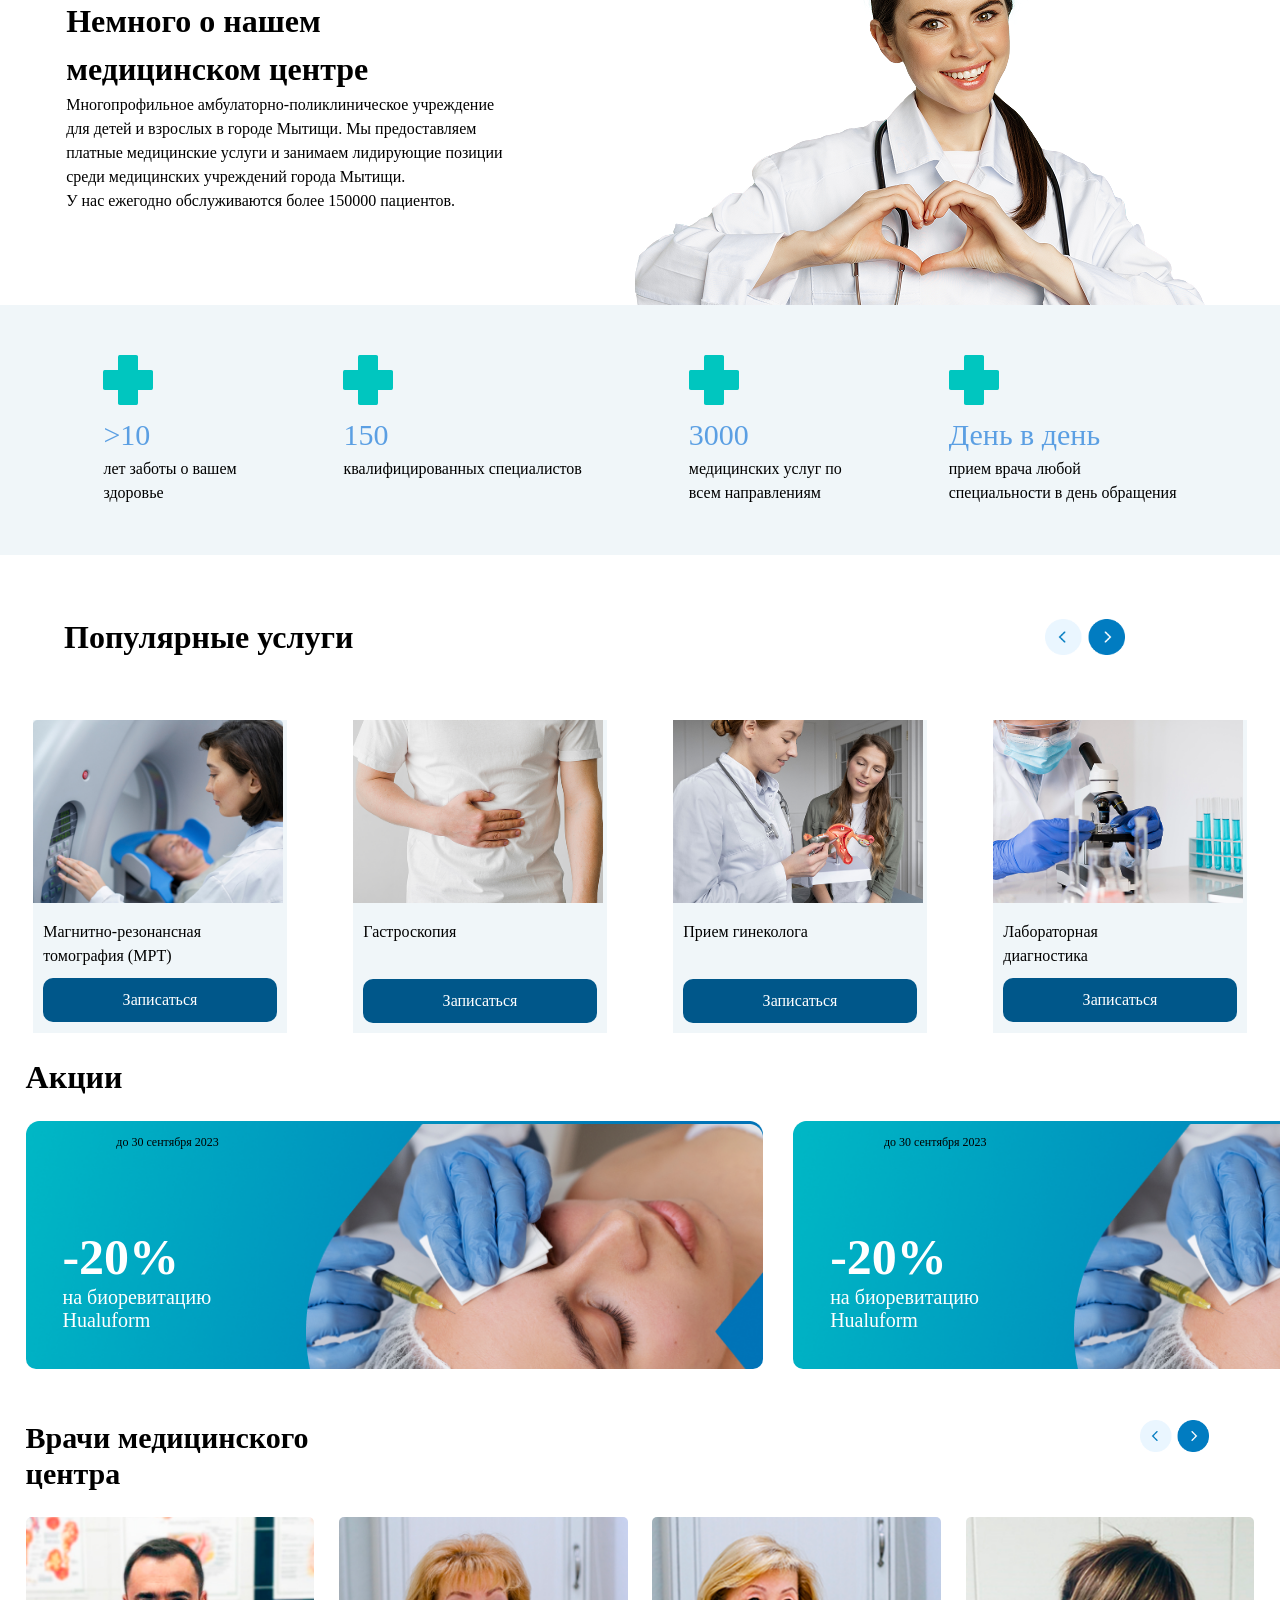
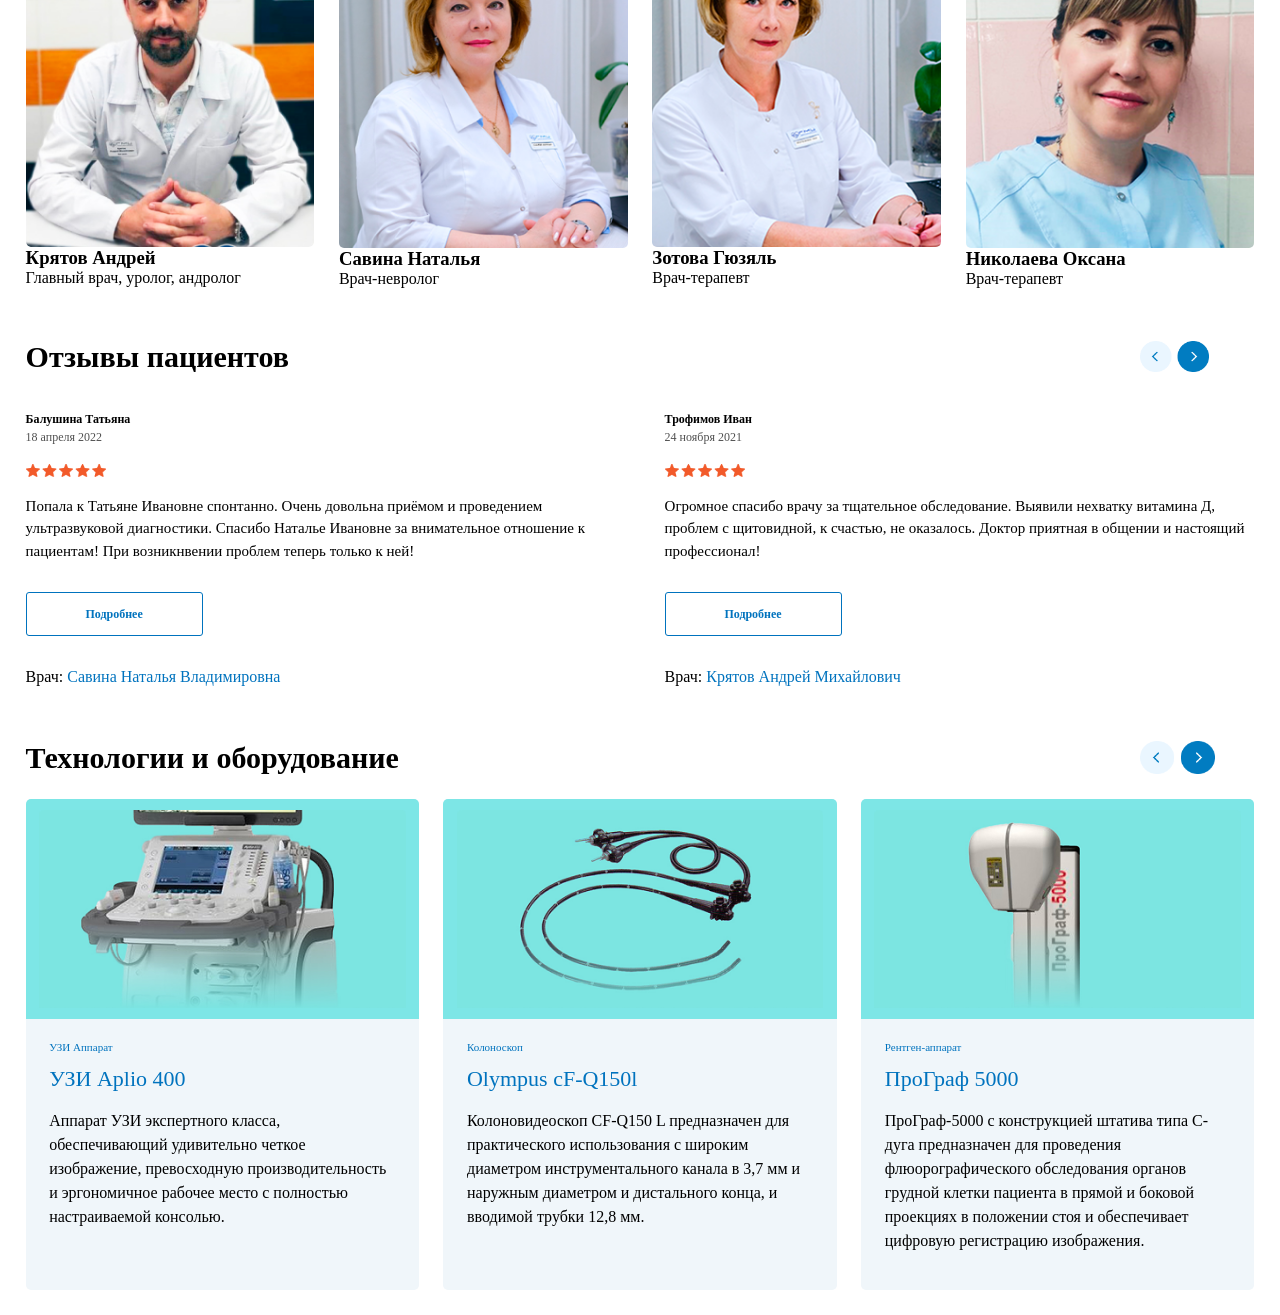
==== commit 68149760: "box10 dob kadm" ====
--- a/index.html
+++ b/index.html
@@ -319,6 +319,55 @@
             </div>
         </div>
     </div>
+
+    <div class="box10">
+        <div class="t1">
+            <h1 class="t2">Технологии и оборудование</h1>
+            <div class="t3">
+                <img src="./img/Slider Buttons.png" alt="" width="65%">
+            </div>
+        </div>
+
+        <div class="t5">
+            <div class="t6">
+                <div class="t7">
+                    <img src="./img/УЗИ Aplio 400 (1).png" alt="">
+                </div>
+                <div class="t8">
+                    <p>УЗИ Аппарат</p>
+                    <h3>УЗИ Aplio 400</h3>
+                    <p>Аппарат УЗИ экспертного класса, обеспечивающий удивительно четкое изображение, превосходную
+                        производительность и эргономичное рабочее место с полностью настраиваемой консолью.</p>
+                </div>
+            </div>
+
+            <div class="t6">
+                <div class="t7">
+                    <img src="./img/Колоноскоп Olympus cF-Q150l.png" alt="">
+                </div>
+                <div class="t8">
+                    <p>Колоноскоп</p>
+                    <h3>Olympus cF-Q150l</h3>
+                    <p>Колоновидеоскоп CF-Q150 L предназначен для практического использования с широким диаметром
+                        инструментального канала в 3,7 мм и наружным диаметром и дистального конца, и вводимой трубки
+                        12,8 мм.</p>
+                </div>
+            </div>
+
+            <div class="t6">
+                <div class="t7">
+                    <img src="./img/ПроГраф 5000.png" alt="">
+                </div>
+                <div class="t8">
+                    <p>Рентген-аппарат</p>
+                    <h3>ПроГраф 5000</h3>
+                    <p>ПроГраф-5000 с конструкцией штатива типа С-дуга предназначен для проведения флюорографического
+                        обследования органов грудной клетки пациента в прямой и боковой проекциях в положении стоя и
+                        обеспечивает цифровую регистрацию изображения.</p>
+                </div>
+            </div>
+        </div>
+    </div>
 </body>
 
 </html>
--- a/style.css
+++ b/style.css
@@ -428,4 +428,67 @@
 
 .r6 span {
     color: rgb(0, 115, 190);
+}
+
+.box10 {
+    padding: 2%;
+}
+
+.t1 {
+    display: flex;
+    justify-content: space-between;
+    align-items: center;
+    margin-bottom: 2%;
+}
+
+.t2 {
+    font-size: 30px;
+}
+
+.t3 {
+    display: flex;
+    gap: 10px;
+}
+
+.t5 {
+    display: flex;
+    gap: 2%;
+}
+
+.t6 {
+    flex: 1;
+    min-width: 0;
+    background-color: rgb(240, 246, 250);
+    border-radius: 5px;
+    overflow: hidden;
+    padding-bottom: 3%;
+}
+
+.t7 {
+    height: 220px;
+    background-color: rgb(125, 230, 230);
+    display: flex;
+    justify-content: center;
+    align-items: center;
+}
+
+.t7 img {
+    height: 90%;
+}
+
+.t8 {
+    padding: 5% 6% 0;
+    line-height: 1.5;
+}
+
+.t8 p:nth-of-type(1) {
+    font-size: 11px;
+    color: rgb(0, 115, 190);
+}
+
+.t8 h3 {
+    font-size: 22px;
+    font-weight: 500;
+    color: rgb(0, 115, 190);
+    margin: 2% 0 4%;
 }
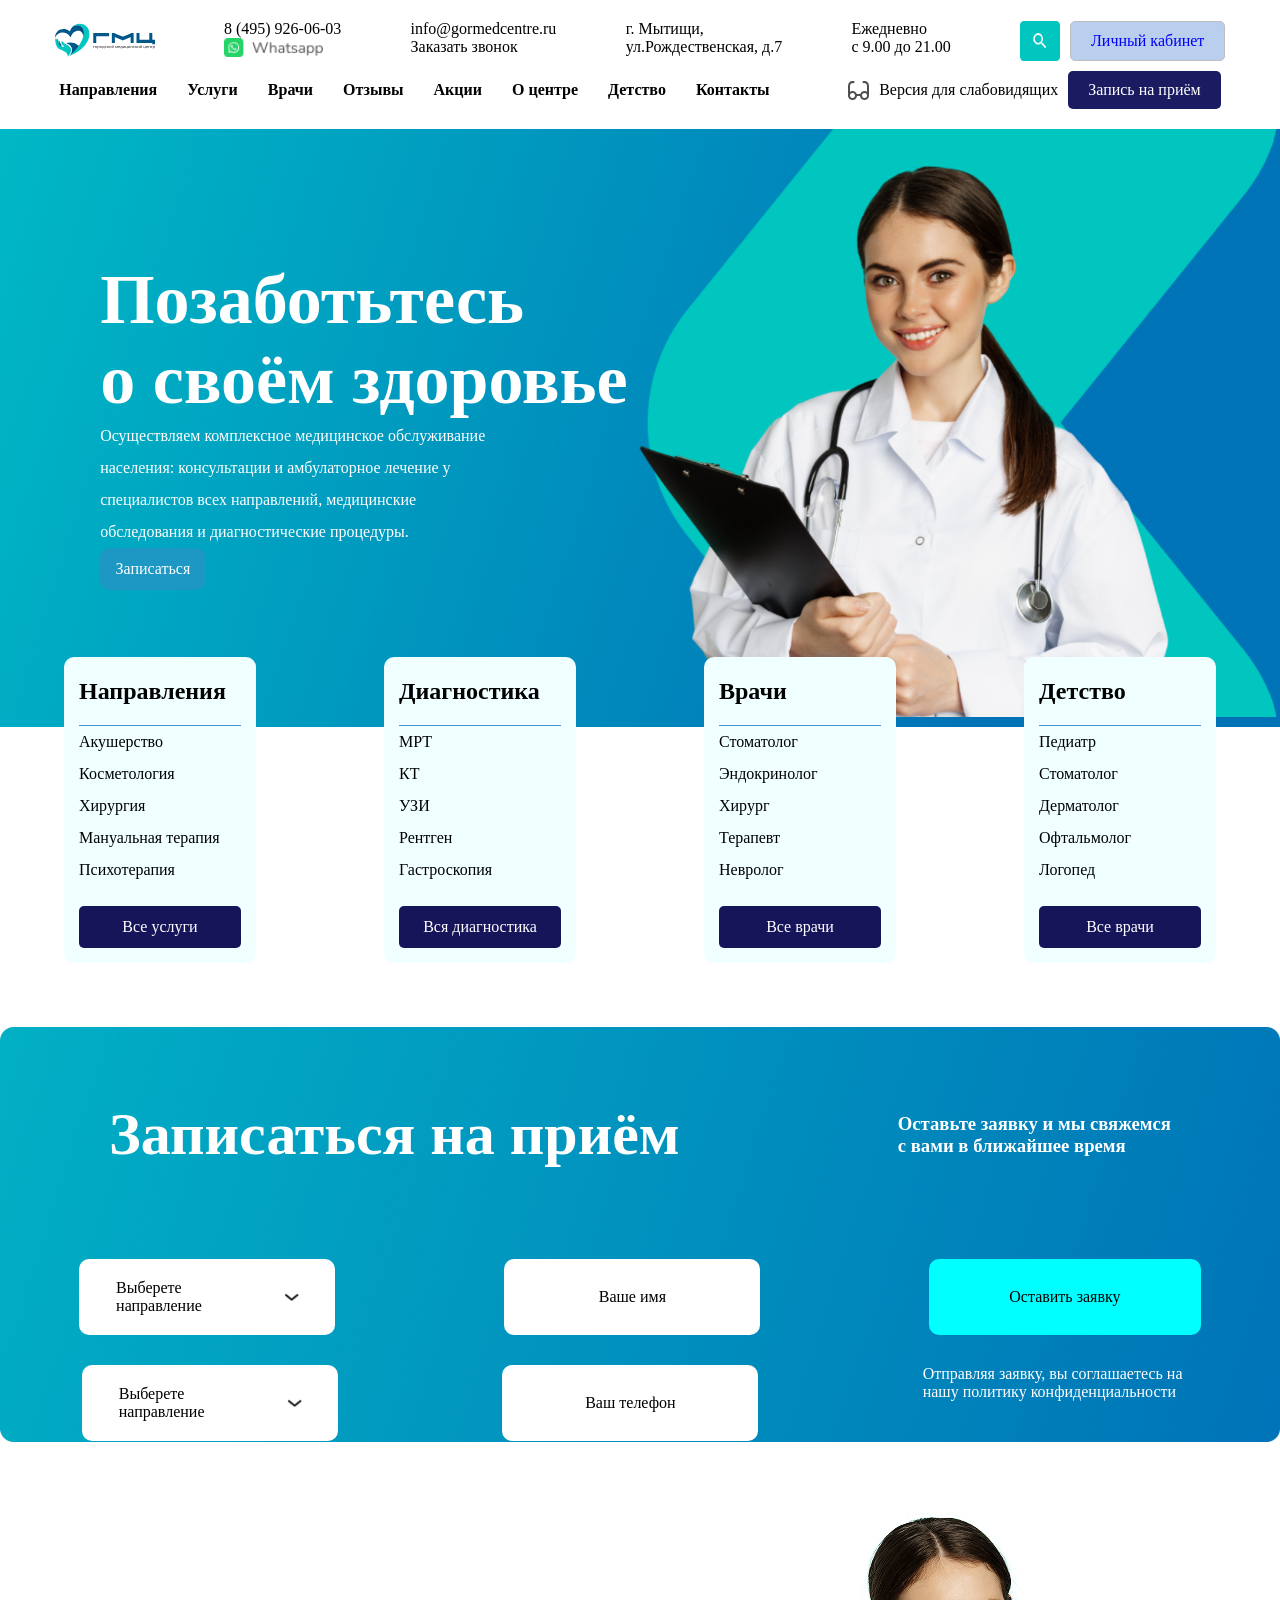
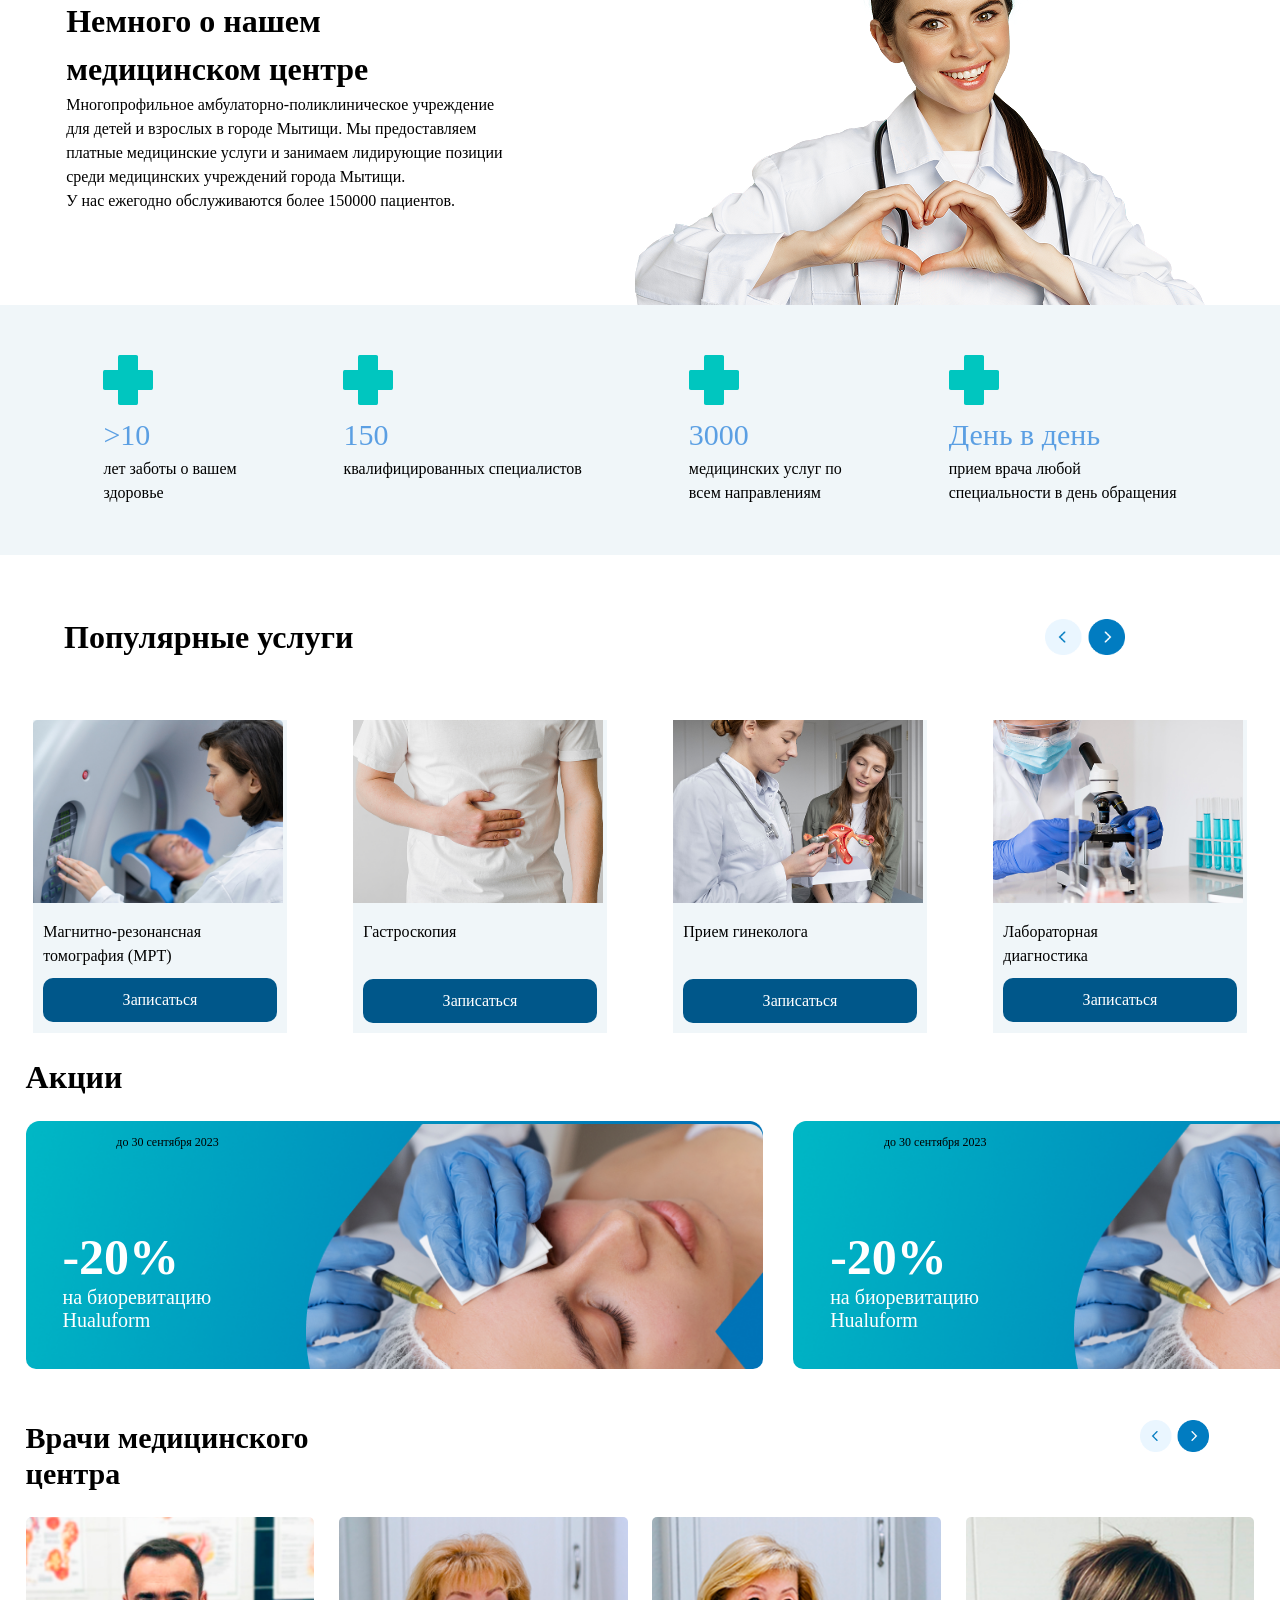
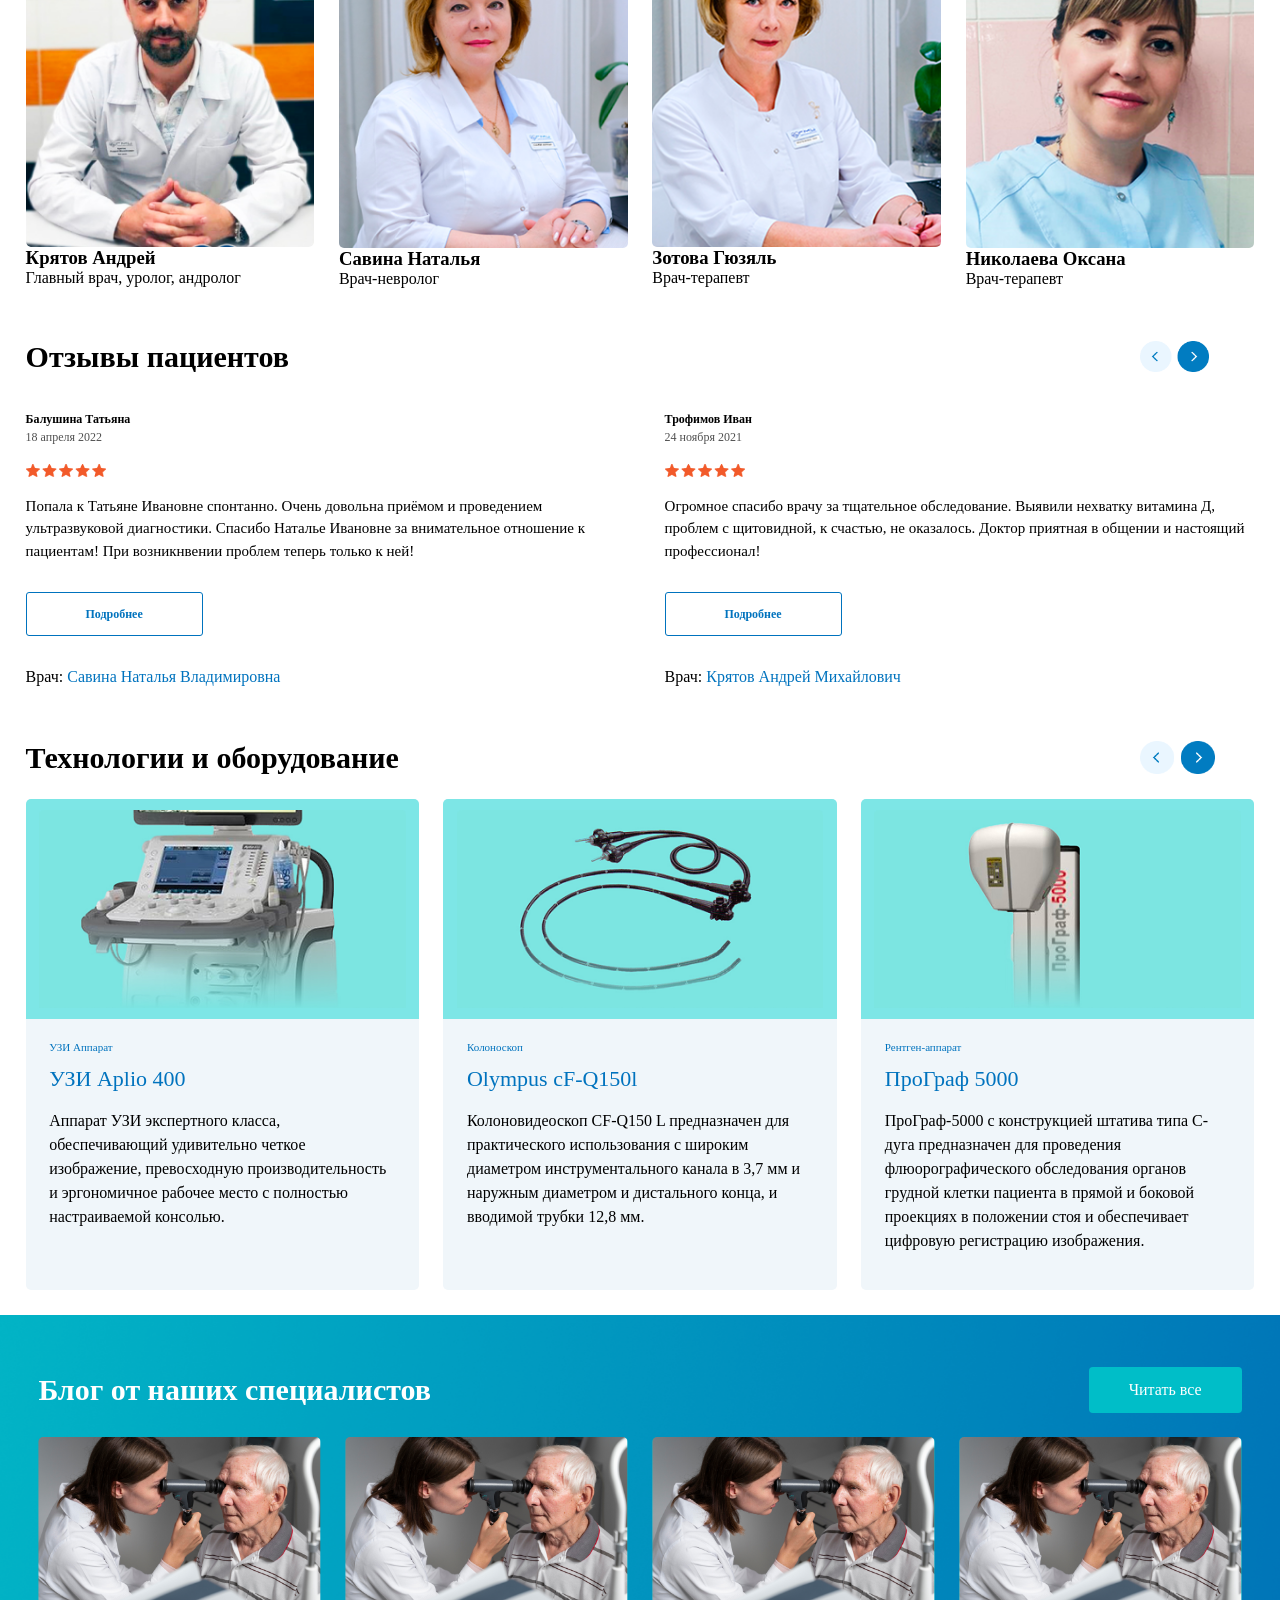
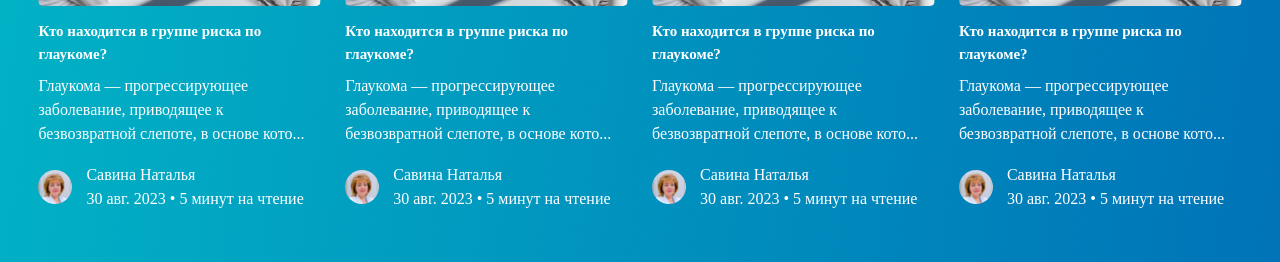
==== commit d9a71411: "box11 dob kadm" ====
--- a/index.html
+++ b/index.html
@@ -368,6 +368,70 @@
             </div>
         </div>
     </div>
+
+    <div class="box11">
+        <img class="g1" src="./img/bg (2).png" alt="" width="100%">
+        <div class="g2">
+            <div class="g3">
+                <h1 class="g4">Блог от наших специалистов</h1>
+                <div class="g5">Читать все</div>
+            </div>
+
+            <div class="g6">
+                <div class="g7">
+                    <img src="./img/image copy 2.png" alt="">
+                    <h3>Кто находится в группе риска по глаукоме?</h3>
+                    <p>Глаукома — прогрессирующее заболевание, приводящее к безвозвратной слепоте, в основе кото...</p>
+                    <div class="g8">
+                        <img src="./img/image copy 3.png" alt="">
+                        <div>
+                            <p>Савина Наталья</p>
+                            <p>30 авг. 2023 • 5 минут на чтение</p>
+                        </div>
+                    </div>
+                </div>
+
+                <div class="g7">
+                    <img src="./img/image copy 2.png" alt="">
+                    <h3>Кто находится в группе риска по глаукоме?</h3>
+                    <p>Глаукома — прогрессирующее заболевание, приводящее к безвозвратной слепоте, в основе кото...</p>
+                    <div class="g8">
+                        <img src="./img/image copy 3.png" alt="">
+                        <div>
+                            <p>Савина Наталья</p>
+                            <p>30 авг. 2023 • 5 минут на чтение</p>
+                        </div>
+                    </div>
+                </div>
+
+                <div class="g7">
+                    <img src="./img/image copy 2.png" alt="">
+                    <h3>Кто находится в группе риска по глаукоме?</h3>
+                    <p>Глаукома — прогрессирующее заболевание, приводящее к безвозвратной слепоте, в основе кото...</p>
+                    <div class="g8">
+                        <img src="./img/image copy 3.png" alt="">
+                        <div>
+                            <p>Савина Наталья</p>
+                            <p>30 авг. 2023 • 5 минут на чтение</p>
+                        </div>
+                    </div>
+                </div>
+
+                <div class="g7">
+                    <img src="./img/image copy 2.png" alt="">
+                    <h3>Кто находится в группе риска по глаукоме?</h3>
+                    <p>Глаукома — прогрессирующее заболевание, приводящее к безвозвратной слепоте, в основе кото...</p>
+                    <div class="g8">
+                        <img src="./img/image copy 3.png" alt="">
+                        <div>
+                            <p>Савина Наталья</p>
+                            <p>30 авг. 2023 • 5 минут на чтение</p>
+                        </div>
+                    </div>
+                </div>
+            </div>
+        </div>
+    </div>
 </body>
 
 </html>
--- a/style.css
+++ b/style.css
@@ -491,4 +491,77 @@
     font-weight: 500;
     color: rgb(0, 115, 190);
     margin: 2% 0 4%;
-}+}
+
+.box11 {
+    width: 100%;
+    position: relative;
+}
+
+.g1 {
+    position: absolute;
+    width: 100%;
+    height: 100%;
+}
+
+.g2 {
+    position: relative;
+    padding: 4% 3%;
+}
+
+.g3 {
+    display: flex;
+    justify-content: space-between;
+    align-items: center;
+    margin-bottom: 2%;
+}
+
+.g4 {
+    font-size: 30px;
+    color: white;
+}
+
+.g5 {
+    padding: 14px 40px;
+    background-color: rgb(0, 190, 200);
+    color: white;
+    border-radius: 4px;
+}
+
+.g6 {
+    display: flex;
+    gap: 2%;
+}
+
+.g7 {
+    flex: 1;
+    color: white;
+    line-height: 1.5;
+}
+
+.g7 > img {
+    width: 100%;
+    display: block;
+    border-radius: 5px;
+}
+
+.g7 h3 {
+    margin-top: 5%;
+    font-size: 15px;
+}
+
+.g7 > p {
+    margin-top: 3%;
+}
+
+.g8 {
+    display: flex;
+    align-items: center;
+    gap: 5%;
+    margin-top: 6%;
+}
+
+.g8 img {
+    width: 12%;
+    border-radius: 50%;
+}
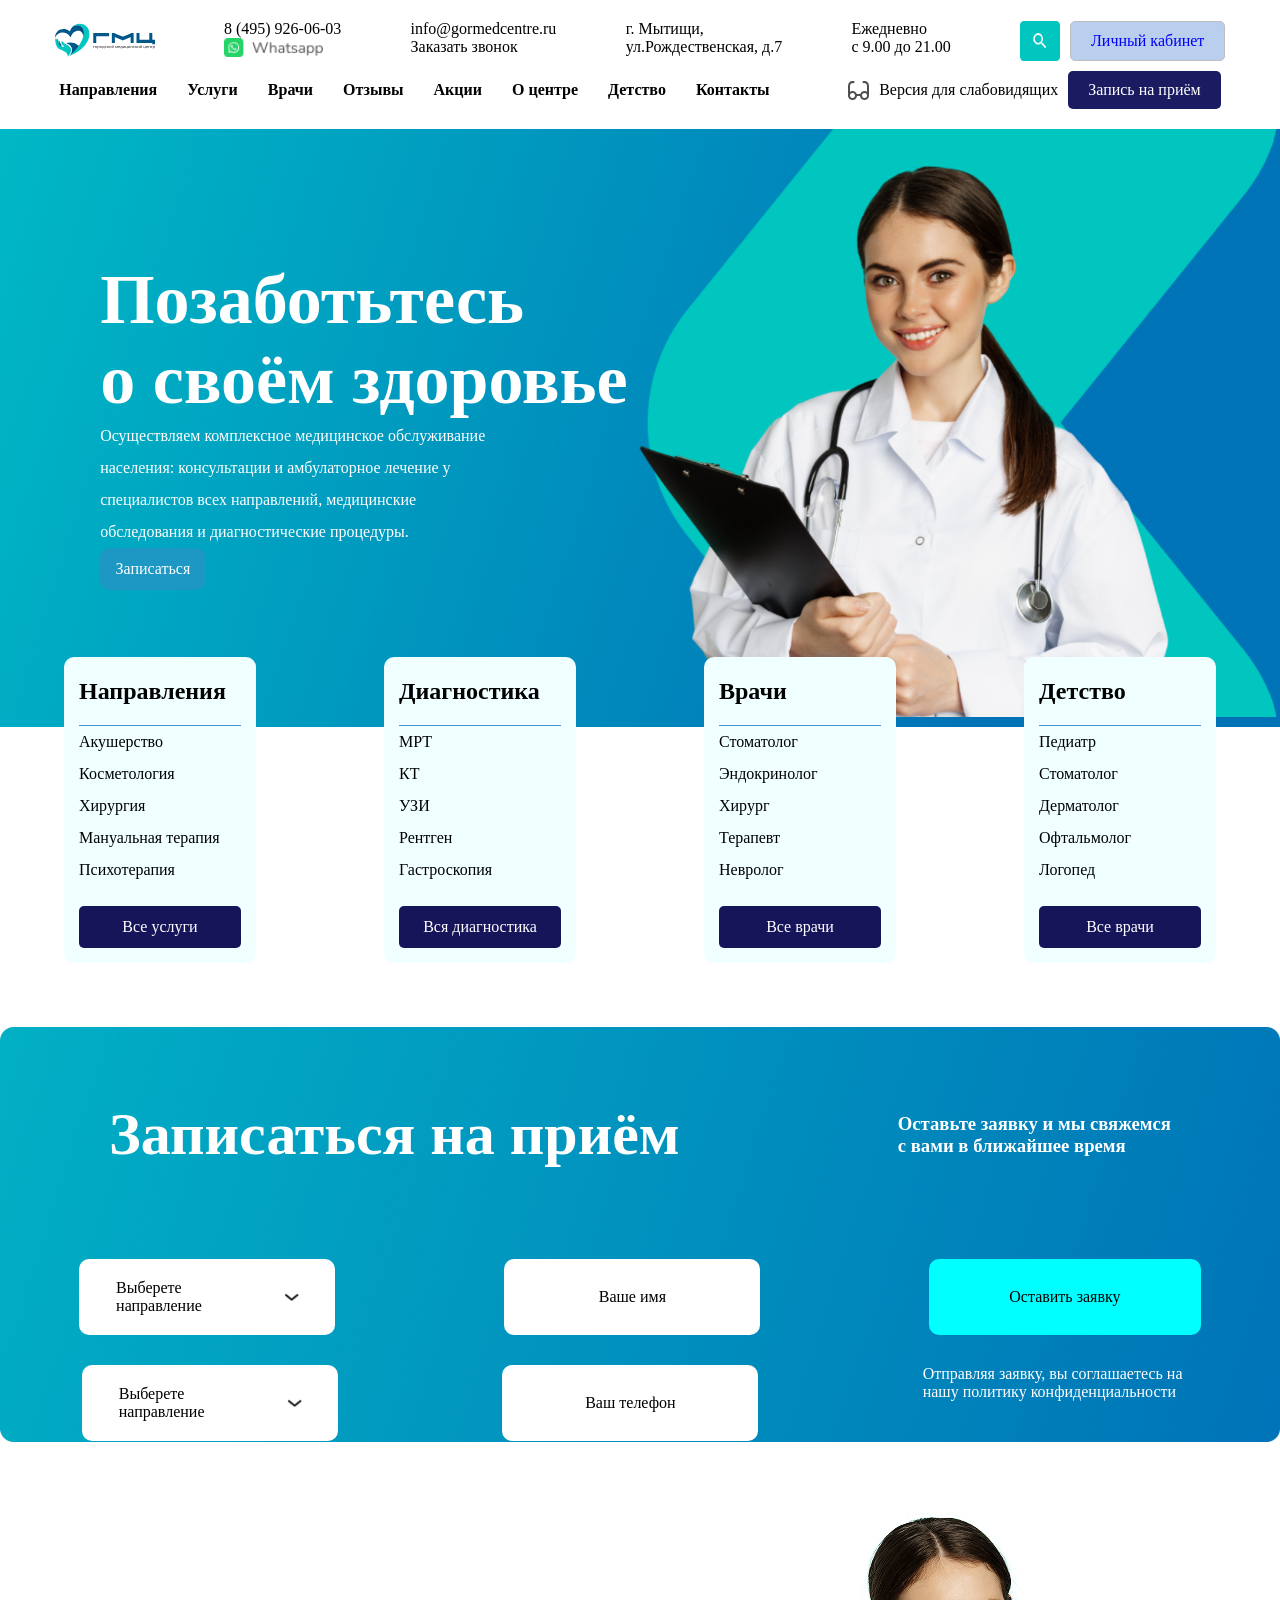
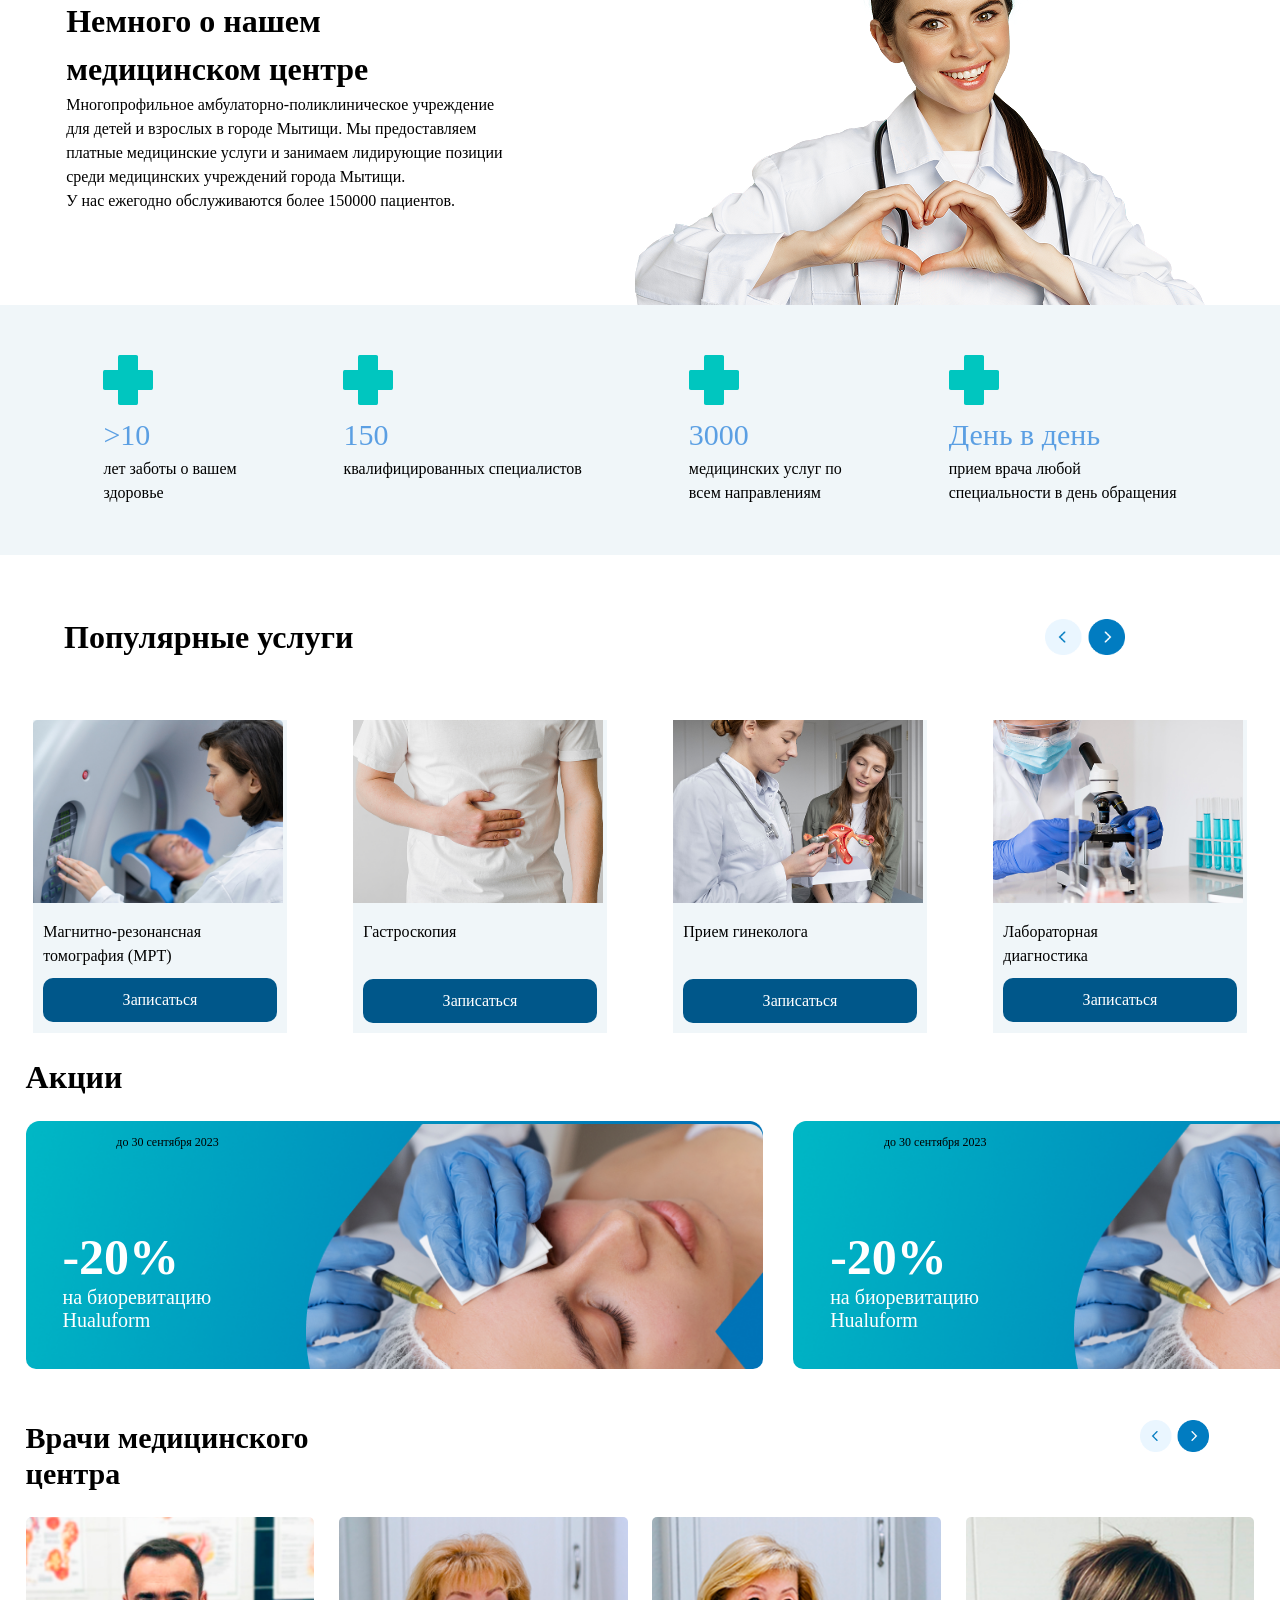
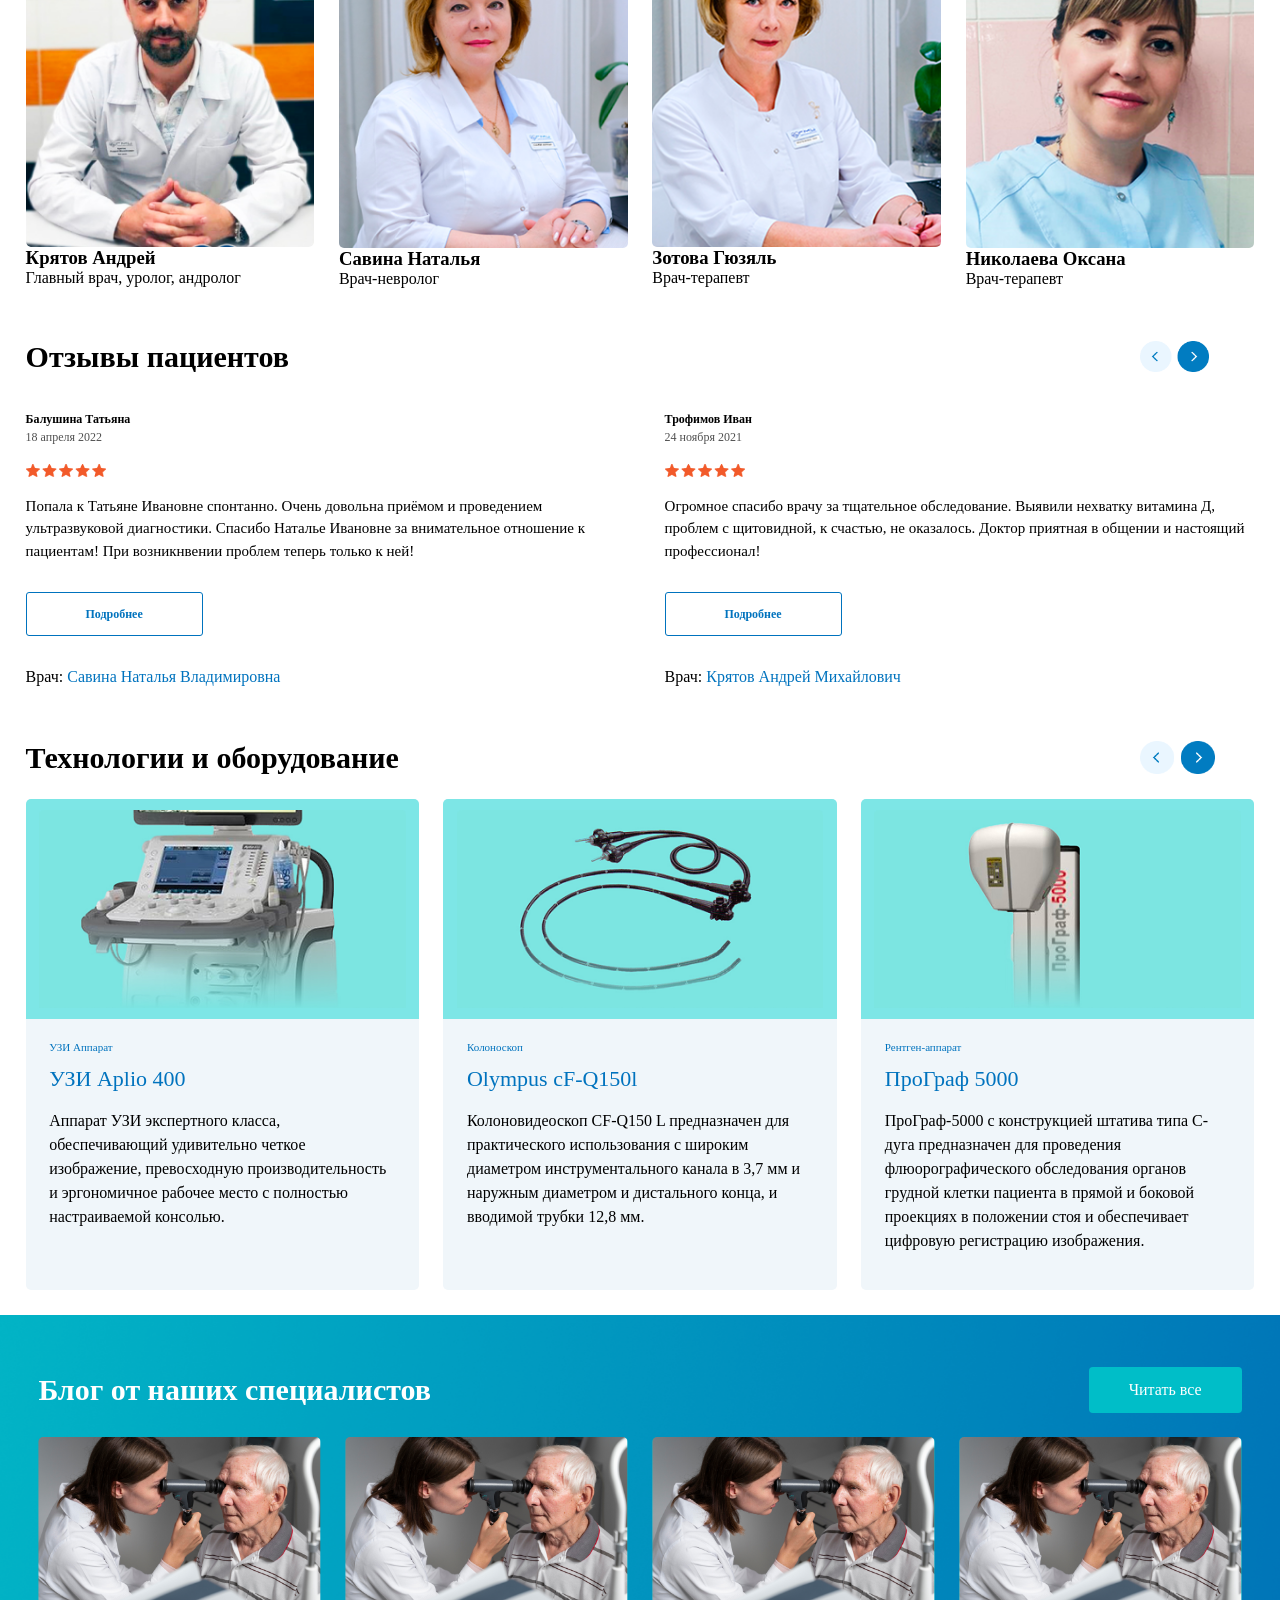
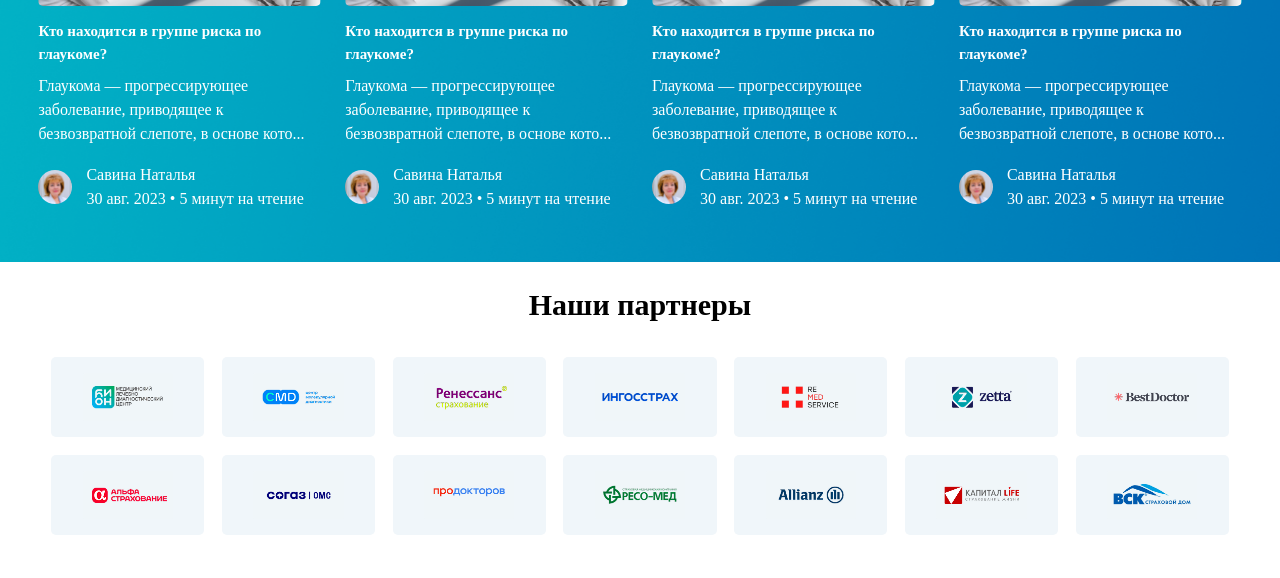
==== commit 797db82d: "box11 dob kadm" ====
--- a/index.html
+++ b/index.html
@@ -432,6 +432,30 @@
             </div>
         </div>
     </div>
+
+    <div class="box12">
+    <h1 class="m1">Наши партнеры</h1>
+
+    <div class="m2">
+        <div class="m3"><img src="./img/logo_1.png" alt=""></div>
+        <div class="m3"><img src="./img/logo_2.png" alt=""></div>
+        <div class="m3"><img src="./img/logo_3.png" alt=""></div>
+        <div class="m3"><img src="./img/logo_4.png" alt=""></div>
+        <div class="m3"><img src="./img/logo_5.png" alt=""></div>
+        <div class="m3"><img src="./img/logo_6.png" alt=""></div>
+        <div class="m3"><img src="./img/logo_7.png" alt=""></div>
+    </div>
+
+    <div class="m2">
+        <div class="m3"><img src="./img/logo_8.png" alt=""></div>
+        <div class="m3"><img src="./img/logo_9.png" alt=""></div>
+        <div class="m3"><img src="./img/logo_10.png" alt=""></div>
+        <div class="m3"><img src="./img/logo_11.png" alt=""></div>
+        <div class="m3"><img src="./img/logo_12.png" alt=""></div>
+        <div class="m3"><img src="./img/logo_13.png" alt=""></div>
+        <div class="m3"><img src="./img/logo_14.png" alt=""></div>
+    </div>
+</div>
 </body>
 
 </html>
--- a/style.css
+++ b/style.css
@@ -539,7 +539,7 @@
     line-height: 1.5;
 }
 
-.g7 > img {
+.g7>img {
     width: 100%;
     display: block;
     border-radius: 5px;
@@ -550,7 +550,7 @@
     font-size: 15px;
 }
 
-.g7 > p {
+.g7>p {
     margin-top: 3%;
 }
 
@@ -565,3 +565,36 @@
     width: 12%;
     border-radius: 50%;
 }
+
+.box12 {
+    padding: 2% 4%;
+}
+
+.m1 {
+    text-align: center;
+    font-size: 30px;
+    margin-bottom: 3%;
+}
+
+.m2 {
+    display: flex;
+    gap: 1.5%;
+    margin-bottom: 1.5%;
+}
+
+.m3 {
+    flex: 1;
+    min-width: 0;
+    height: 80px;
+    background-color: rgb(240, 246, 250);
+    border-radius: 5px;
+    display: flex;
+    justify-content: center;
+    align-items: center;
+}
+
+.m3 img {
+    max-width: 80%;
+    max-height: 60%;
+    object-fit: contain;
+}
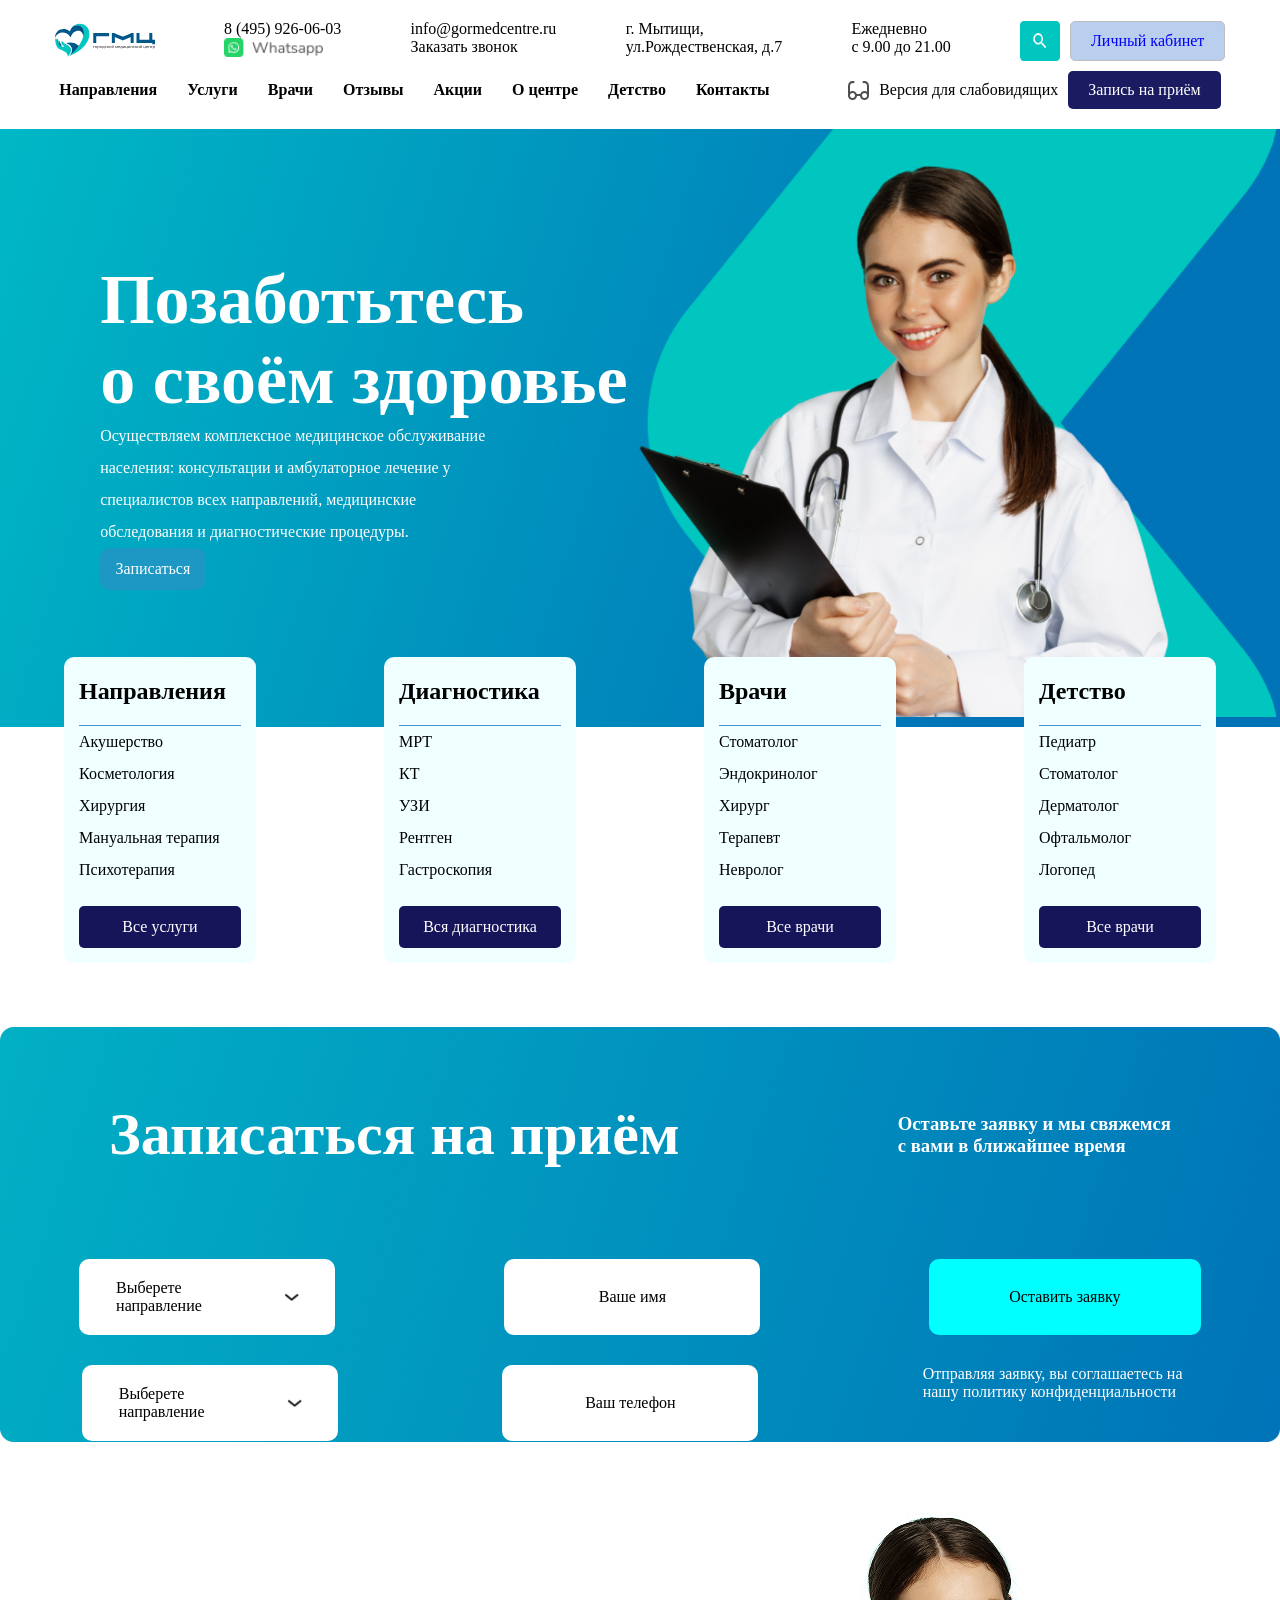
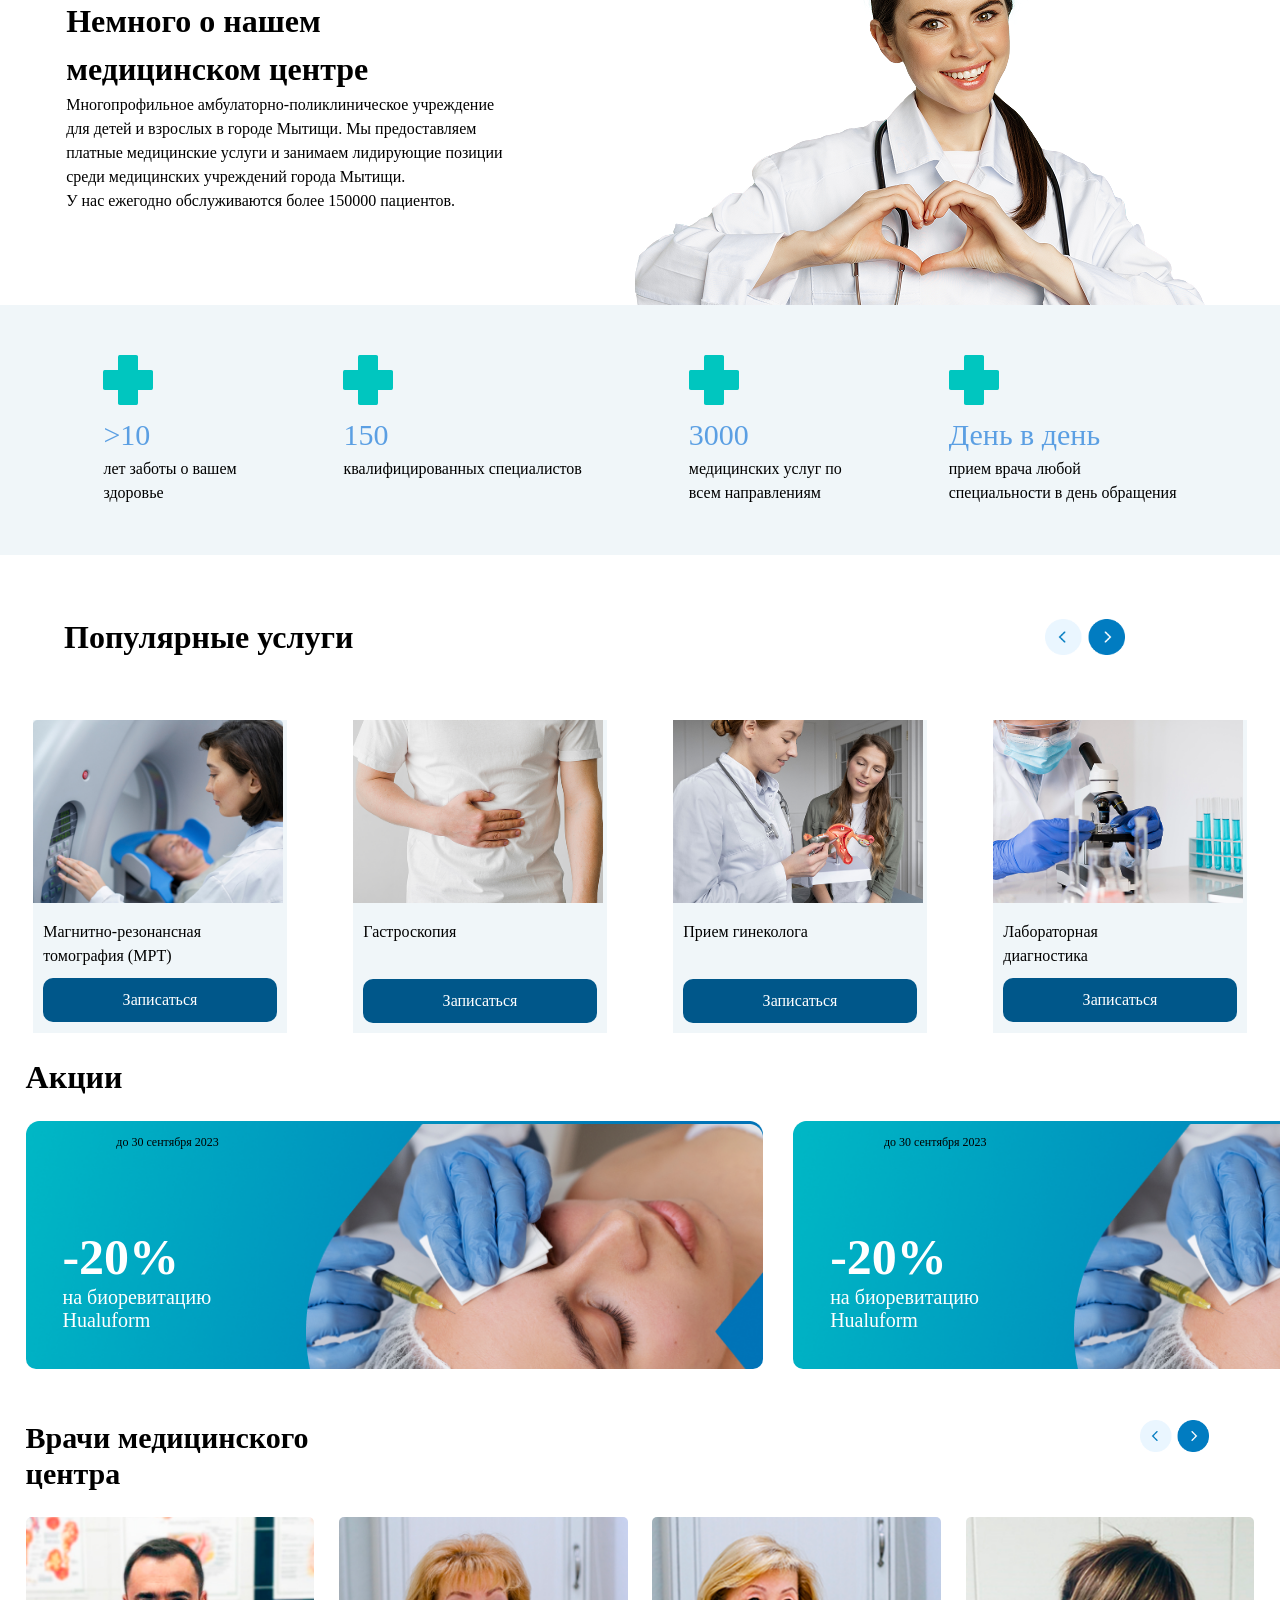
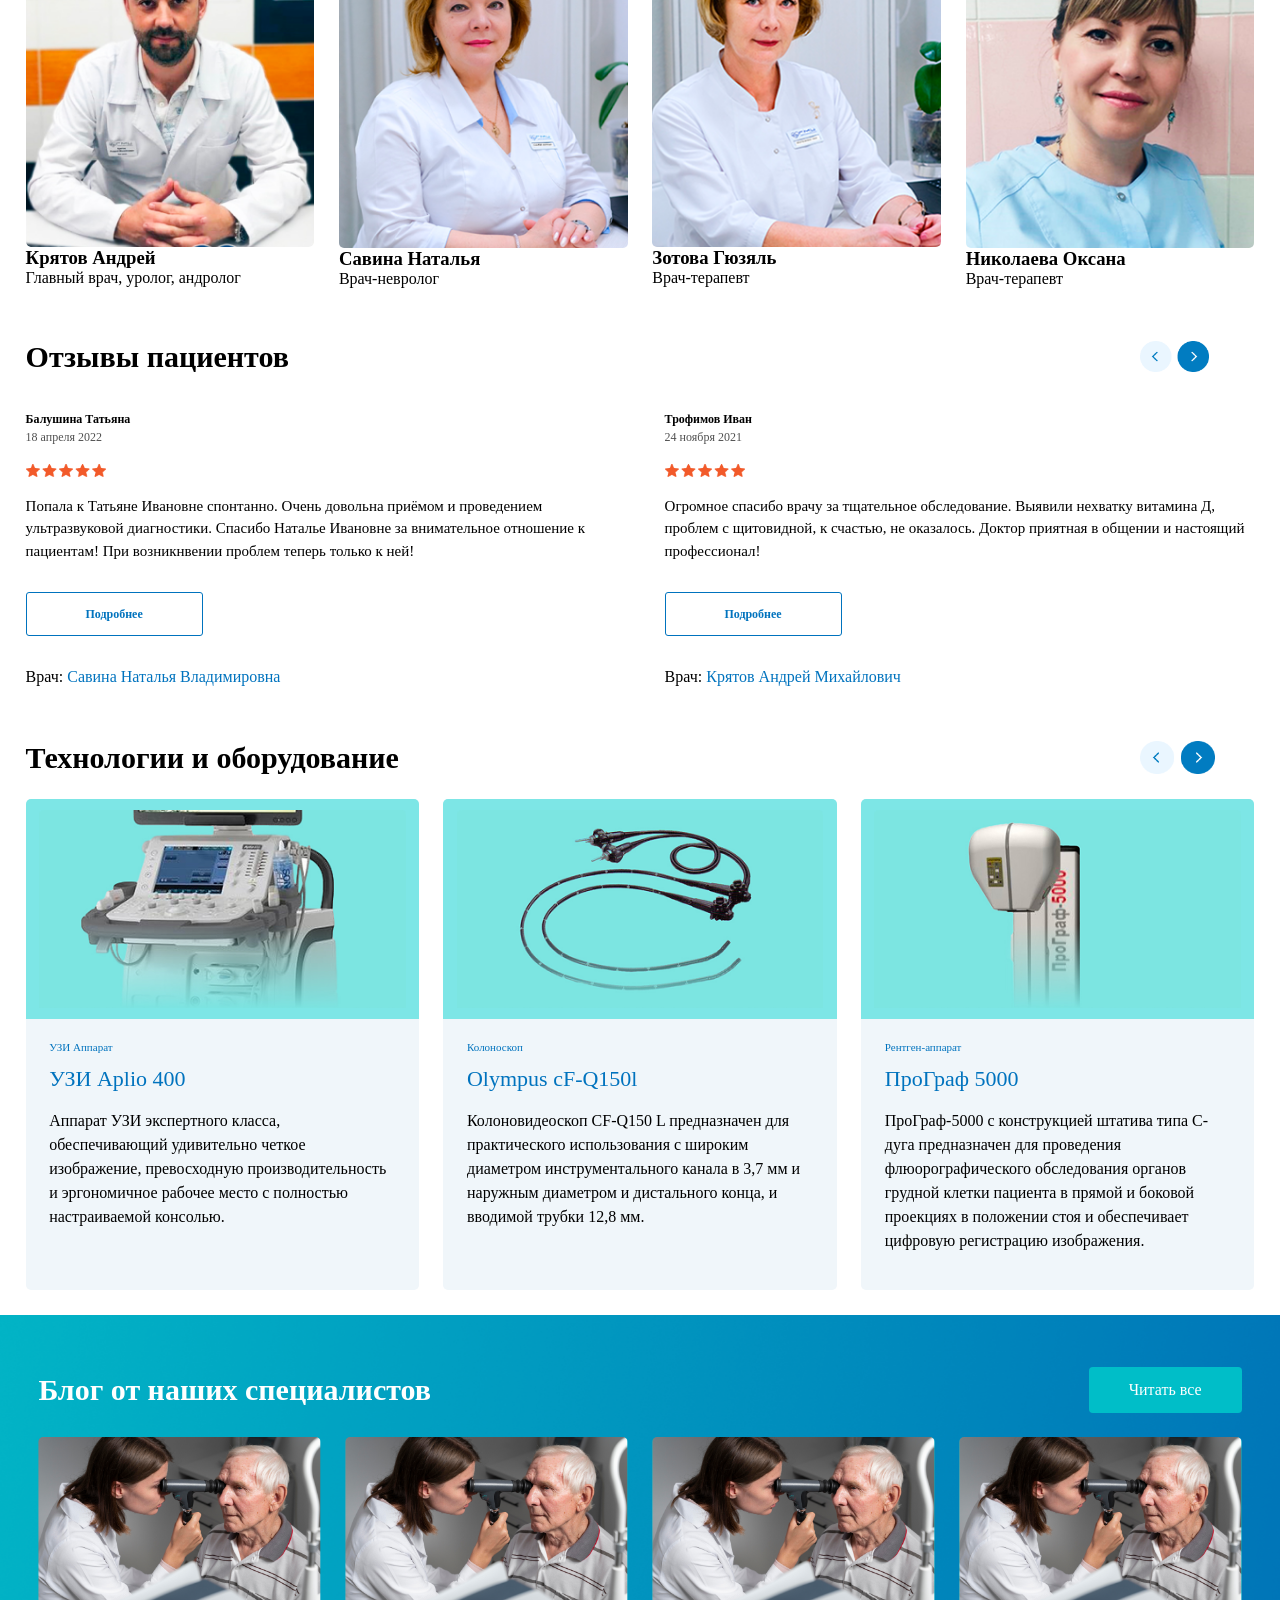
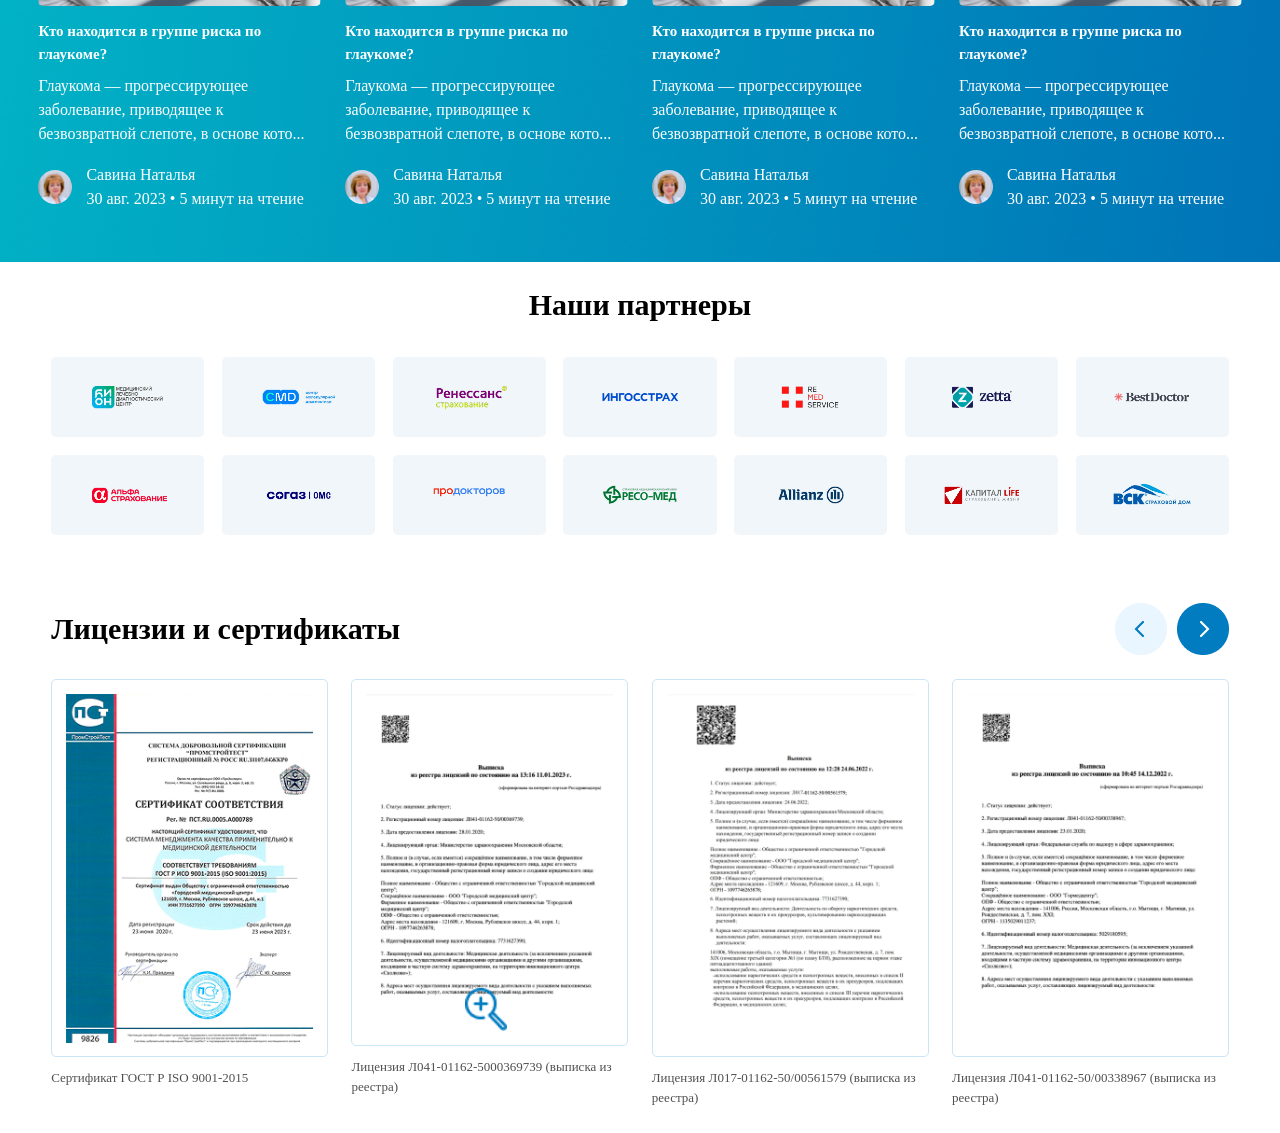
==== commit 4311269c: "box13 dob kadm" ====
--- a/index.html
+++ b/index.html
@@ -434,26 +434,66 @@
     </div>
 
     <div class="box12">
-    <h1 class="m1">Наши партнеры</h1>
-
-    <div class="m2">
-        <div class="m3"><img src="./img/logo_1.png" alt=""></div>
-        <div class="m3"><img src="./img/logo_2.png" alt=""></div>
-        <div class="m3"><img src="./img/logo_3.png" alt=""></div>
-        <div class="m3"><img src="./img/logo_4.png" alt=""></div>
-        <div class="m3"><img src="./img/logo_5.png" alt=""></div>
-        <div class="m3"><img src="./img/logo_6.png" alt=""></div>
-        <div class="m3"><img src="./img/logo_7.png" alt=""></div>
-    </div>
-
-    <div class="m2">
-        <div class="m3"><img src="./img/logo_8.png" alt=""></div>
-        <div class="m3"><img src="./img/logo_9.png" alt=""></div>
-        <div class="m3"><img src="./img/logo_10.png" alt=""></div>
-        <div class="m3"><img src="./img/logo_11.png" alt=""></div>
-        <div class="m3"><img src="./img/logo_12.png" alt=""></div>
-        <div class="m3"><img src="./img/logo_13.png" alt=""></div>
-        <div class="m3"><img src="./img/logo_14.png" alt=""></div>
+        <h1 class="m1">Наши партнеры</h1>
+
+        <div class="m2">
+            <div class="m3"><img src="./img/logo_1.png" alt=""></div>
+            <div class="m3"><img src="./img/logo_2.png" alt=""></div>
+            <div class="m3"><img src="./img/logo_3.png" alt=""></div>
+            <div class="m3"><img src="./img/logo_4.png" alt=""></div>
+            <div class="m3"><img src="./img/logo_5.png" alt=""></div>
+            <div class="m3"><img src="./img/logo_6.png" alt=""></div>
+            <div class="m3"><img src="./img/logo_7.png" alt=""></div>
+        </div>
+
+        <div class="m2">
+            <div class="m3"><img src="./img/logo_8.png" alt=""></div>
+            <div class="m3"><img src="./img/logo_9.png" alt=""></div>
+            <div class="m3"><img src="./img/logo_10.png" alt=""></div>
+            <div class="m3"><img src="./img/logo_11.png" alt=""></div>
+            <div class="m3"><img src="./img/logo_12.png" alt=""></div>
+            <div class="m3"><img src="./img/logo_13.png" alt=""></div>
+            <div class="m3"><img src="./img/logo_14.png" alt=""></div>
+        </div>
+    </div>
+
+    <div class="box13">
+    <div class="l1">
+        <h1 class="l2">Лицензии и сертификаты</h1>
+        <div class="l3">
+            <img src="./img/Slider Buttons.png" alt="">
+        </div>
+    </div>
+
+    <div class="l5">
+        <div class="l6">
+            <div class="l7">
+                <img src="./img/image (7).png" alt="">
+            </div>
+            <p>Сертификат ГОСТ Р ISO 9001-2015</p>
+        </div>
+
+        <div class="l6">
+            <div class="l7">
+                <img src="./img/image (9).png" alt="">
+                <img class="l8" src="./img/icon-increase.png" alt="">
+            </div>
+            <p>Лицензия Л041-01162-5000369739 (выписка из реестра)</p>
+        </div>
+
+        <div class="l6">
+            <div class="l7">
+                <img src="./img/image (10).png" alt="">
+            </div>
+            <p>Лицензия Л017-01162-50/00561579 (выписка из реестра)</p>
+        </div>
+
+        <div class="l6">
+            <div class="l7">
+                <img src="./img/image (11).png" alt="">
+            </div>
+            <p>Лицензия Л041-01162-50/00338967 (выписка из реестра)</p>
+        </div>
     </div>
 </div>
 </body>
--- a/style.css
+++ b/style.css
@@ -597,4 +597,58 @@
     max-width: 80%;
     max-height: 60%;
     object-fit: contain;
+}
+
+.box13 {
+    padding: 2% 4%;
+}
+
+.l1 {
+    display: flex;
+    justify-content: space-between;
+    align-items: center;
+    margin-bottom: 2%;
+}
+
+.l2 {
+    font-size: 30px;
+}
+
+.l3 {
+    display: flex;
+    gap: 10px;
+}
+
+.l5 {
+    display: flex;
+    gap: 2%;
+}
+
+.l6 {
+    flex: 1;
+    min-width: 0;
+    line-height: 1.5;
+}
+
+.l7 {
+    padding: 5%;
+    border: 1px solid rgb(200, 230, 245);
+    border-radius: 5px;
+    margin-bottom: 4%;
+}
+
+.l7 img {
+    width: 100%;
+    display: block;
+}
+
+.l7 .l8 {
+    width: 17%;
+    margin: -22% 0 0 40%;
+    position: relative;
+}
+
+.l6 p {
+    font-size: 13px;
+    color: rgb(80, 80, 80);
 }
